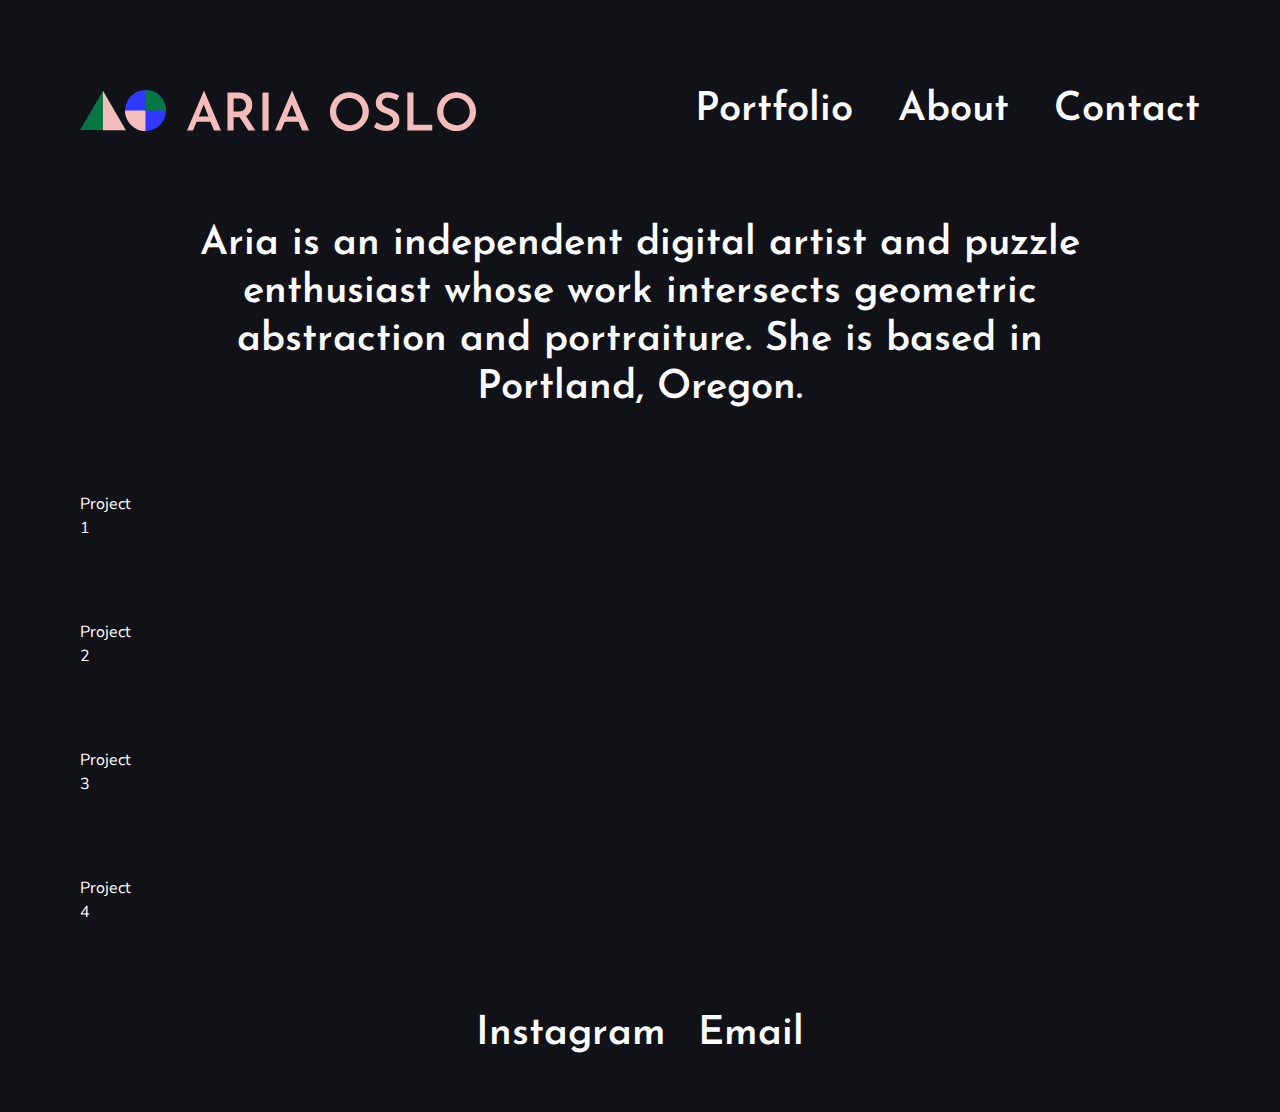
==== web/index.html @ f6a0f5c4 "Styled main section/tagline" ====
<!DOCTYPE html>
<html lang="en">
<head>
  <meta charset="UTF-8">
  <meta http-equiv="X-UA-Compatible" content="IE=edge">
  <meta name="viewport" content="width=device-width, initial-scale=1.0">
  <link rel="stylesheet" href="styles/base.css">
  <link rel="stylesheet" href="styles/style.css">
  <title>Aria Oslo - Portfolio</title>
</head>
<body>

  <header>

    <img src="../assets/aria-oslo-logo.svg" alt="Aria Oslo logo">

    <nav>
      <a href="index.html">Portfolio</a>
      <a href="about.html">About</a>
      <a href="contact.html">Contact</a>
    </nav>

  </header>

  <section>

    <h1>Aria is an independent digital artist and puzzle enthusiast whose work intersects geometric abstraction and portraiture. She is based in Portland, Oregon.</h1>

  </section>

  <section>
    Project 1
  </section>

  <section>
    Project 2
  </section>

  <section>
    Project 3
  </section>

  <section>
    Project 4
  </section>


  <footer>
    <a href="#">Instagram</a>
    <a href="#">Email</a>
  </footer>

</body>
</html>
---- web/styles/base.css ----
html, body, div, span, applet, object, iframe,
h1, h2, h3, h4, h5, h6, p, blockquote, pre,
a, abbr, acronym, address, big, cite, code,
del, dfn, em, img, ins, kbd, q, s, samp,
small, strike, strong, sub, sup, tt, var,
b, u, i, center,
dl, dt, dd, ol, ul, li,
fieldset, form, label, legend,
table, caption, tbody, tfoot, thead, tr, th, td,
article, aside, canvas, details, embed,
figure, figcaption, footer, header, hgroup,
menu, nav, output, ruby, section, summary,
time, mark, audio, video {
  margin: 0;
  padding: 0;
  border: 0;
  font-size: 100%;
  font: inherit;
  vertical-align: baseline;
}

article, aside, details, figcaption, figure,
footer, header, hgroup, menu, nav, section {
  display: block;
}
body {
  line-height: 1;
}
ol, ul {
  list-style: none;
}
blockquote, q {
  quotes: none;
}
blockquote:before, blockquote:after,
q:before, q:after {
  content: '';
  content: none;
}
table {
  border-collapse: collapse;
  border-spacing: 0;
}

img, iframe {
  vertical-align: bottom;
  max-width: 100%;
}

input, textarea, select {
  font: inherit;
}

* {
  -webkit-box-sizing: border-box;
  -moz-box-sizing: border-box;
  box-sizing: border-box;
  -webkit-font-smoothing: antialiased;
  -moz-osx-font-smoothing: grayscale;
  text-rendering: optimizeLegibility;
}
---- web/styles/style.css ----
@import url('https://fonts.googleapis.com/css2?family=Josefin+Sans:wght@400;600&family=Nunito+Sans&display=swap');

body {
	font-family: Nunito Sans;
	font-size: 16px;
	line-height: 1.5;

	background-color: #111118;
	color: #fff;
	margin: 80px auto 48px auto;
	width: 1120px;
}

header {
  display: flex;
  flex-direction: row;
  align-items: center;
  justify-content: space-between;
}

h1, nav, footer {
  font-family: Josefin Sans;
	font-size: 40px;
	font-weight: 600;
}

a {
  color: #fff;
  text-decoration: none;
  margin: 0 0 0 32px;
  transition: color 0.3s;
}

a:hover {
  color: #F4BCBB;
}

footer {
  display: flex;
  align-items: center;
  justify-content: center;
}

section {
  margin: 80px 0;
  display: grid;
  grid-template-columns: repeat(12,1fr);
  gap: 32px 32px;
  /* background-color: grey; */
}

section h1 {
  grid-column: 2 / span 10;
  text-align: center;
  line-height: 1.2;
}

footer a {
  /* overwriting 'a' margin to align the footer in the middle */
  margin: 0 16px;
}
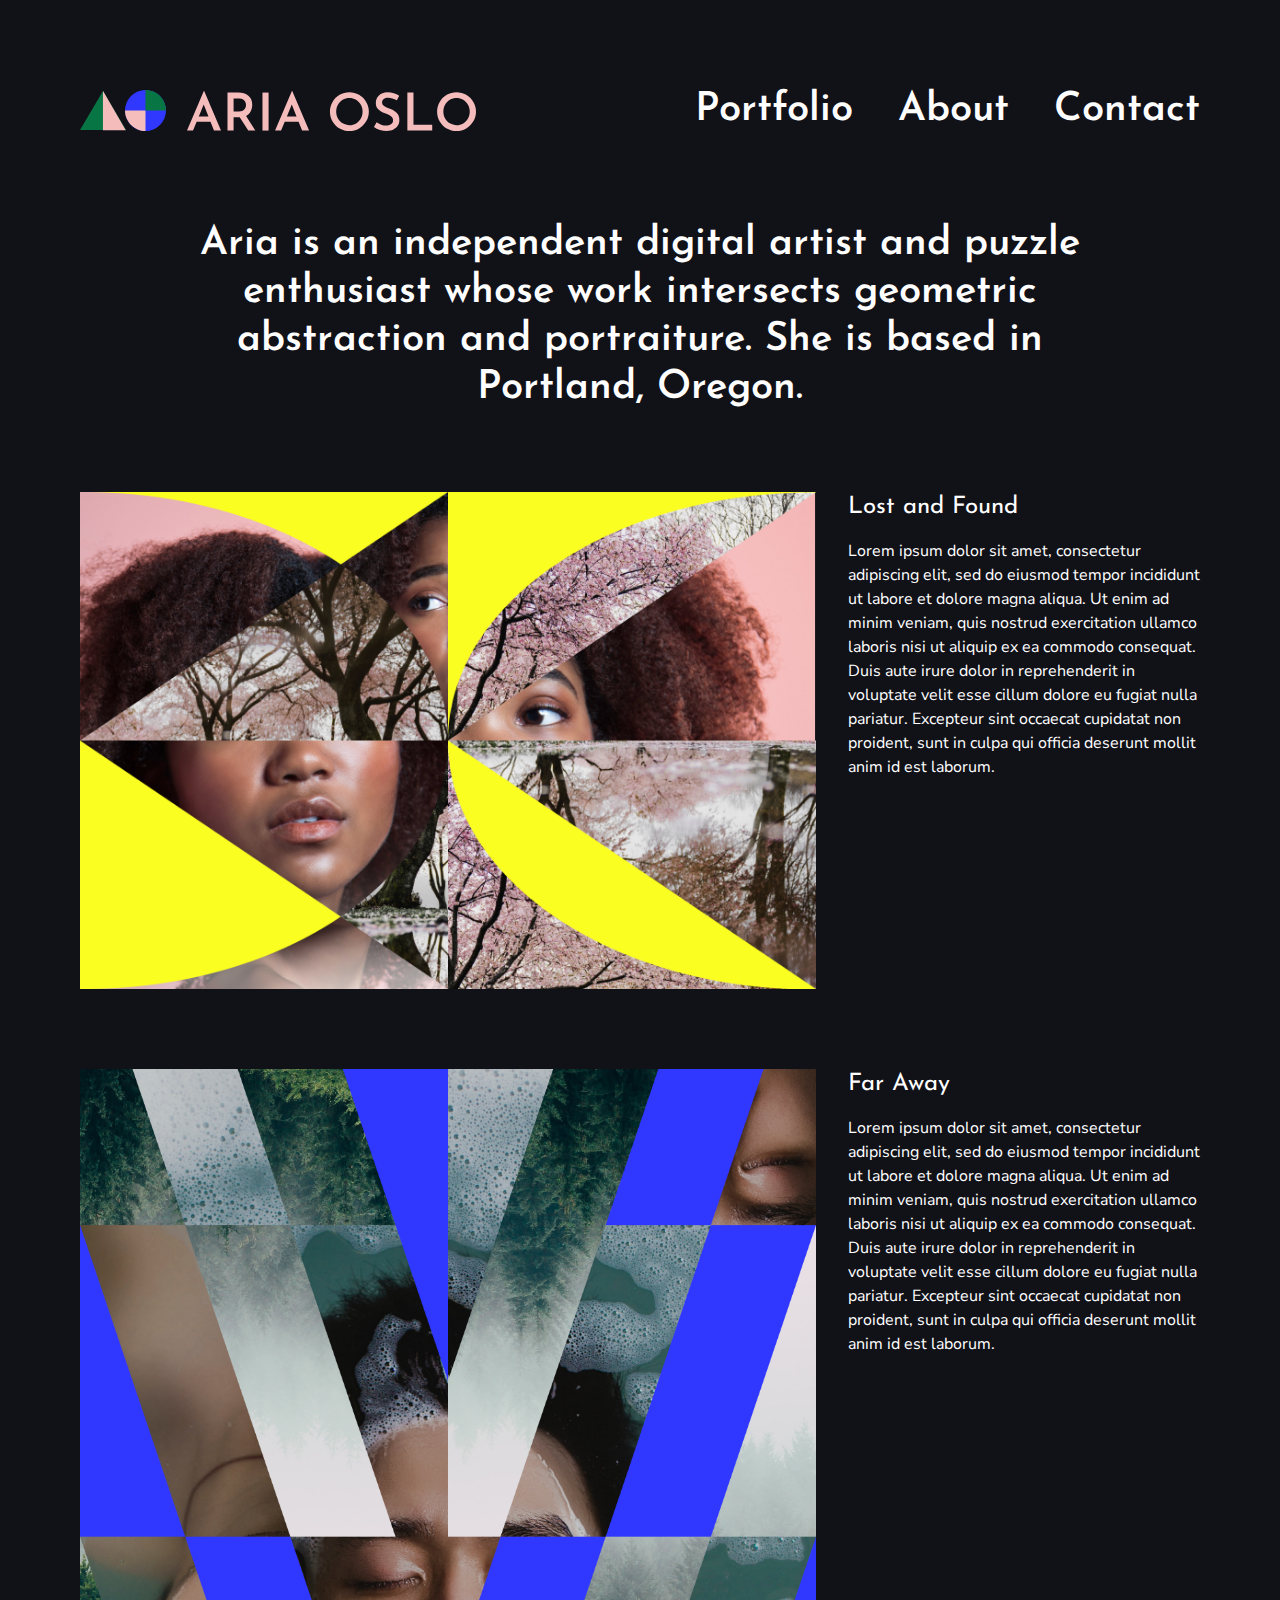
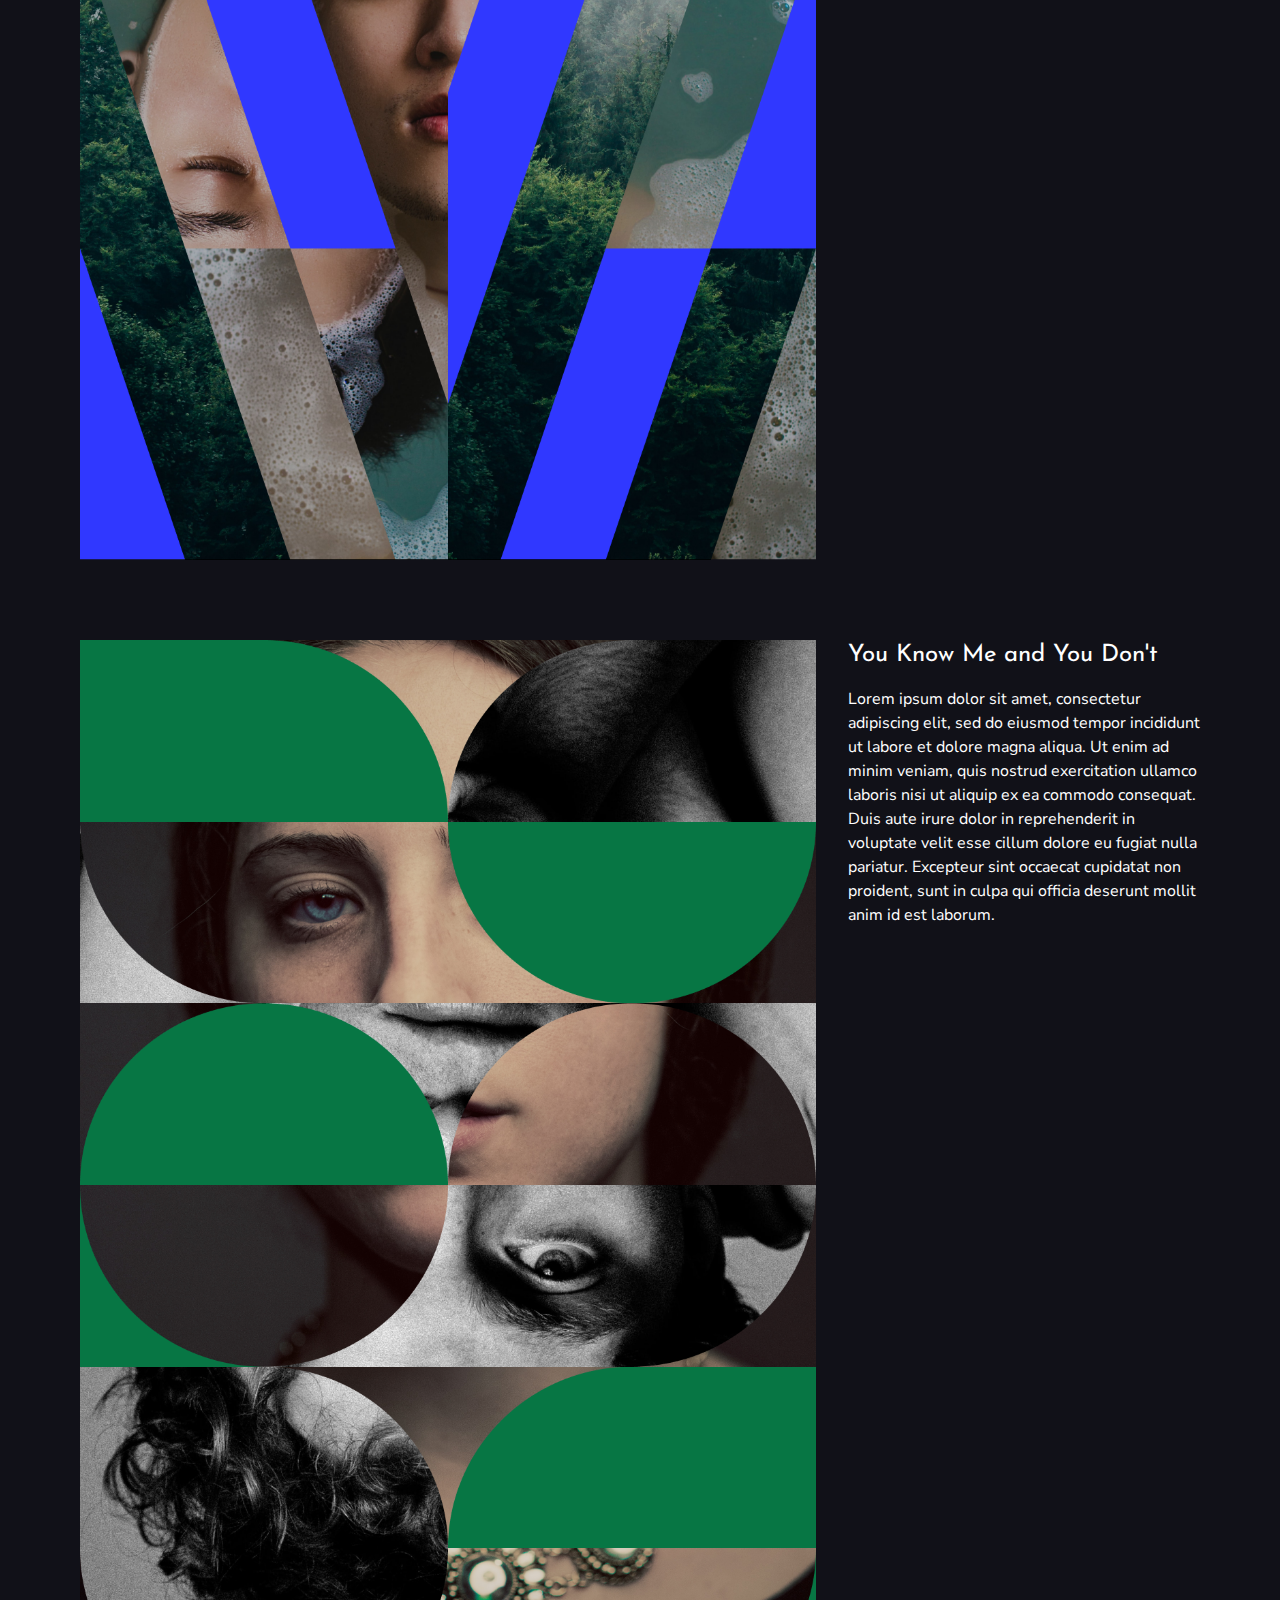
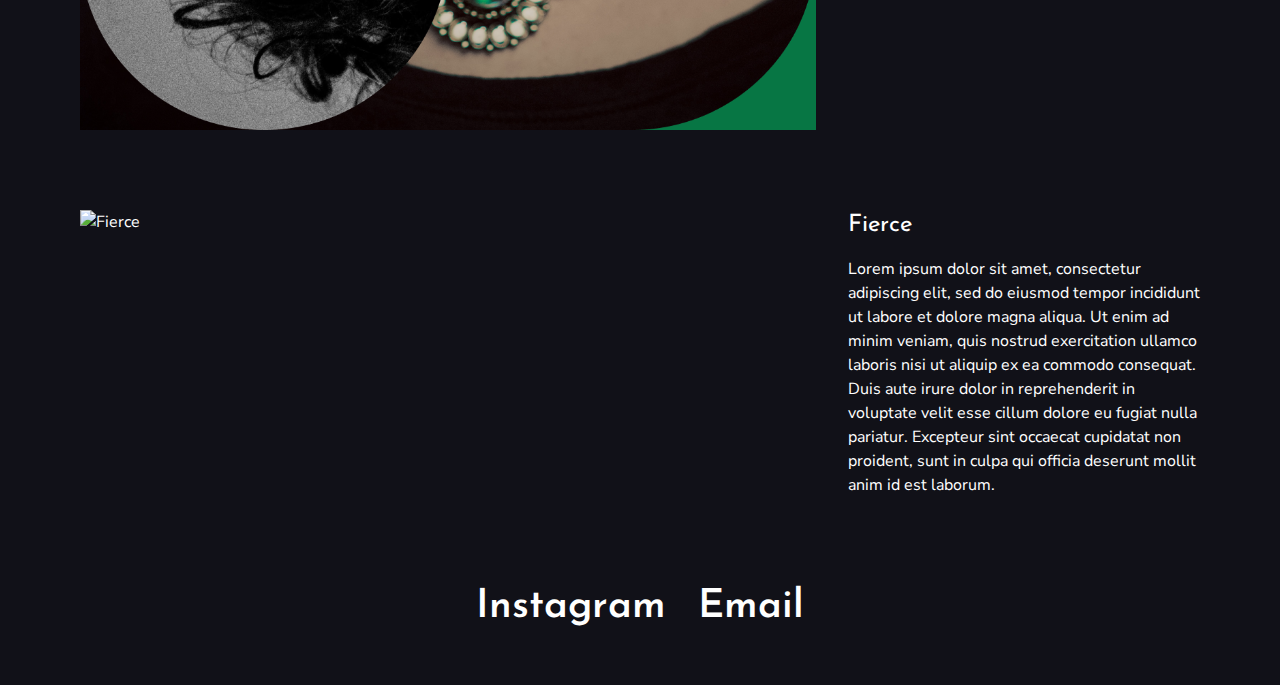
==== commit 91f9c38b: "Added and styled portfolio content - text and images" ====
--- a/web/index.html
+++ b/web/index.html
@@ -23,27 +23,40 @@
   </header>
 
   <section>
-
     <h1>Aria is an independent digital artist and puzzle enthusiast whose work intersects geometric abstraction and portraiture. She is based in Portland, Oregon.</h1>
-
   </section>
 
-  <section>
-    Project 1
+  <section class = "project">
+    <img src="../assets/lost-and-found.png" alt="Lost and Found">
+    <div>
+      <h2>Lost and Found</h2>
+      <p>Lorem ipsum dolor sit amet, consectetur adipiscing elit, sed do eiusmod tempor incididunt ut labore et dolore magna aliqua. Ut enim ad minim veniam, quis nostrud exercitation ullamco laboris nisi ut aliquip ex ea commodo consequat. Duis aute irure dolor in reprehenderit in voluptate velit esse cillum dolore eu fugiat nulla pariatur. Excepteur sint occaecat cupidatat non proident, sunt in culpa qui officia deserunt mollit anim id est laborum.</p>
+    </div>
   </section>
 
-  <section>
-    Project 2
+  <section class = "project">
+    <img src="../assets/far-away.png" alt="Far Away">
+    <div>
+      <h2>Far Away</h2>
+      <p>Lorem ipsum dolor sit amet, consectetur adipiscing elit, sed do eiusmod tempor incididunt ut labore et dolore magna aliqua. Ut enim ad minim veniam, quis nostrud exercitation ullamco laboris nisi ut aliquip ex ea commodo consequat. Duis aute irure dolor in reprehenderit in voluptate velit esse cillum dolore eu fugiat nulla pariatur. Excepteur sint occaecat cupidatat non proident, sunt in culpa qui officia deserunt mollit anim id est laborum.</p>
+    </div>
   </section>
 
-  <section>
-    Project 3
+  <section class = "project">
+    <img src="../assets/you-know-me-and-you-dont.png" alt="You Know Me and You Don't">
+    <div>
+      <h2>You Know Me and You Don't</h2>
+      <p>Lorem ipsum dolor sit amet, consectetur adipiscing elit, sed do eiusmod tempor incididunt ut labore et dolore magna aliqua. Ut enim ad minim veniam, quis nostrud exercitation ullamco laboris nisi ut aliquip ex ea commodo consequat. Duis aute irure dolor in reprehenderit in voluptate velit esse cillum dolore eu fugiat nulla pariatur. Excepteur sint occaecat cupidatat non proident, sunt in culpa qui officia deserunt mollit anim id est laborum.</p>
+    </div>
   </section>
 
-  <section>
-    Project 4
+  <section class = "project">
+    <img src="../assets/fierce.png" alt="Fierce">
+    <div>
+      <h2>Fierce</h2>
+      <p>Lorem ipsum dolor sit amet, consectetur adipiscing elit, sed do eiusmod tempor incididunt ut labore et dolore magna aliqua. Ut enim ad minim veniam, quis nostrud exercitation ullamco laboris nisi ut aliquip ex ea commodo consequat. Duis aute irure dolor in reprehenderit in voluptate velit esse cillum dolore eu fugiat nulla pariatur. Excepteur sint occaecat cupidatat non proident, sunt in culpa qui officia deserunt mollit anim id est laborum.</p>
+    </div>
   </section>
-
 
   <footer>
     <a href="#">Instagram</a>
--- a/web/styles/style.css
+++ b/web/styles/style.css
@@ -24,6 +24,14 @@
 	font-weight: 600;
 }
 
+h2 {
+  font-family: Josefin Sans;
+  font-size: 24px;
+  font-weight: 400;
+  line-height: 1.3;
+  margin: 0 0 16px 0;
+}
+
 a {
   color: #fff;
   text-decoration: none;
@@ -46,7 +54,6 @@
   display: grid;
   grid-template-columns: repeat(12,1fr);
   gap: 32px 32px;
-  /* background-color: grey; */
 }
 
 section h1 {
@@ -55,6 +62,14 @@
   line-height: 1.2;
 }
 
+section.project img {
+  grid-column: 1 / span 8;
+}
+
+section.project div {
+  grid-column: 9 / span 4;
+}
+
 footer a {
   /* overwriting 'a' margin to align the footer in the middle */
   margin: 0 16px;
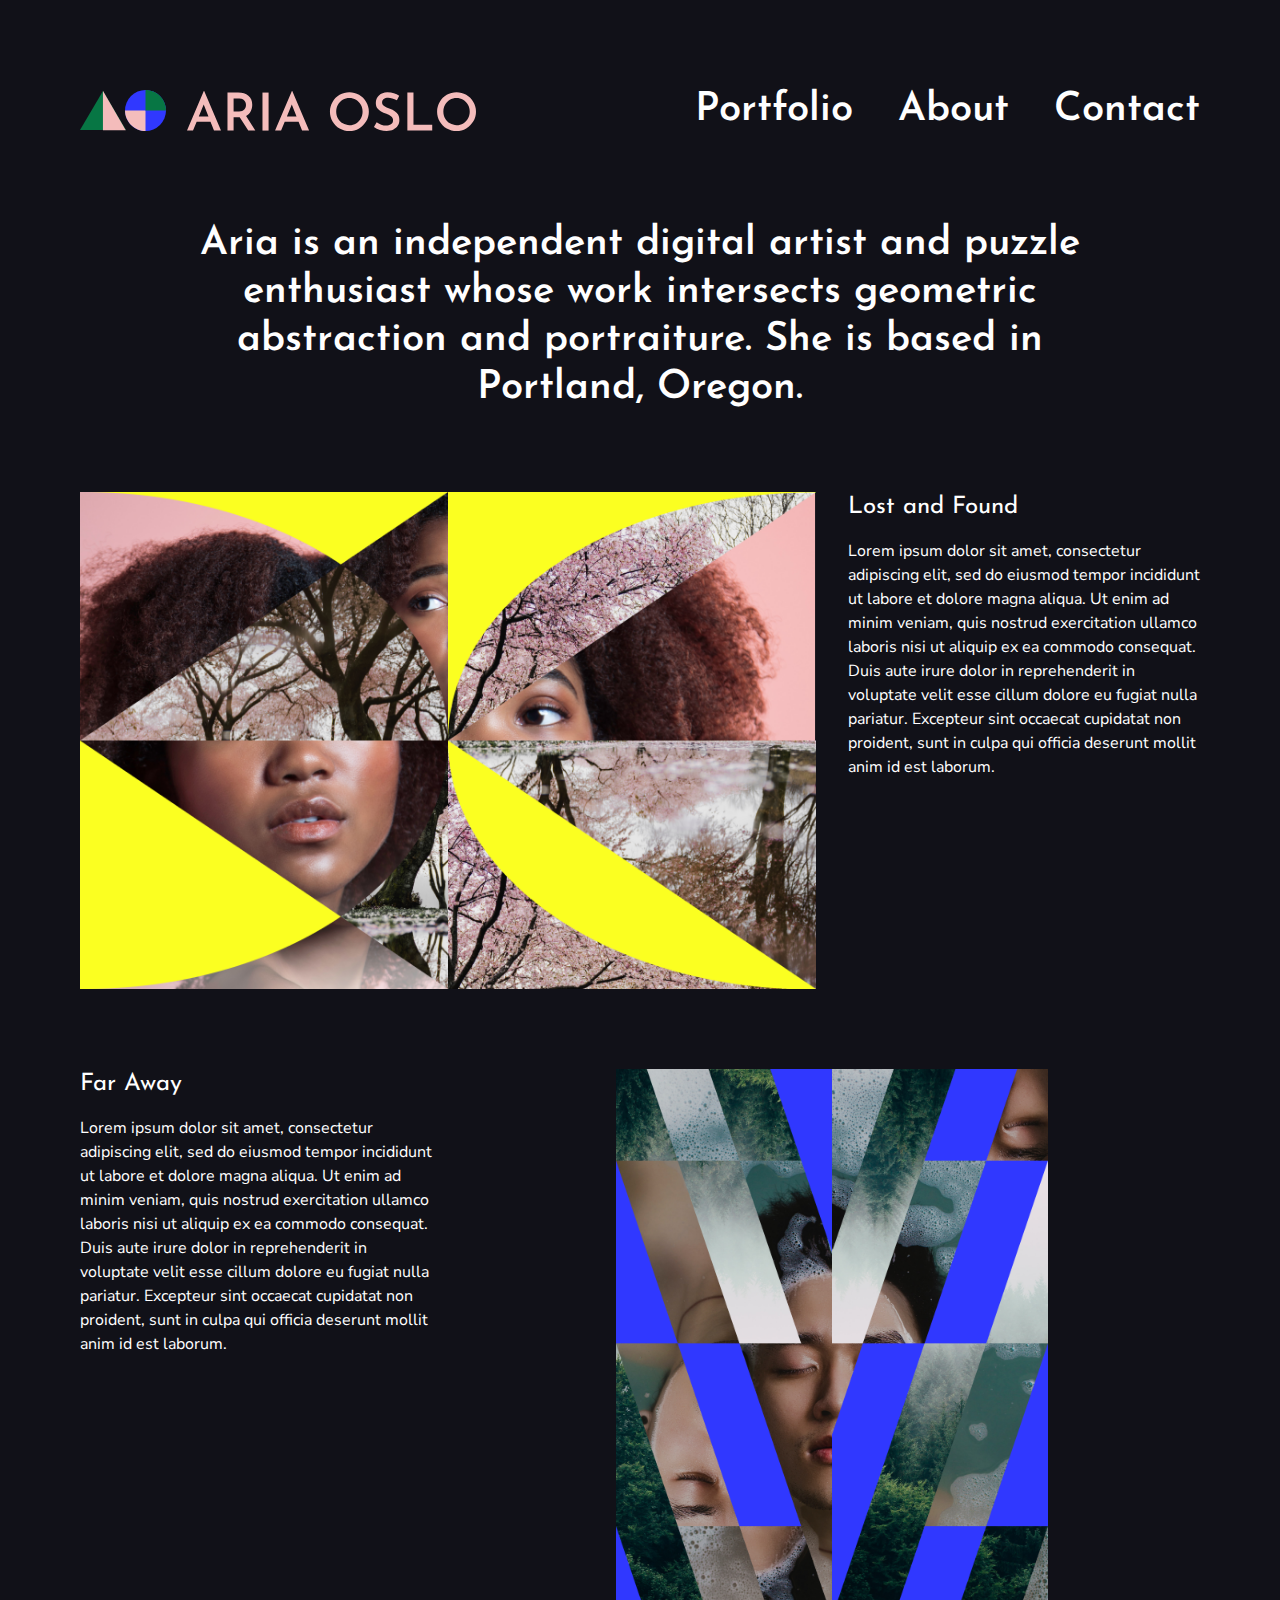
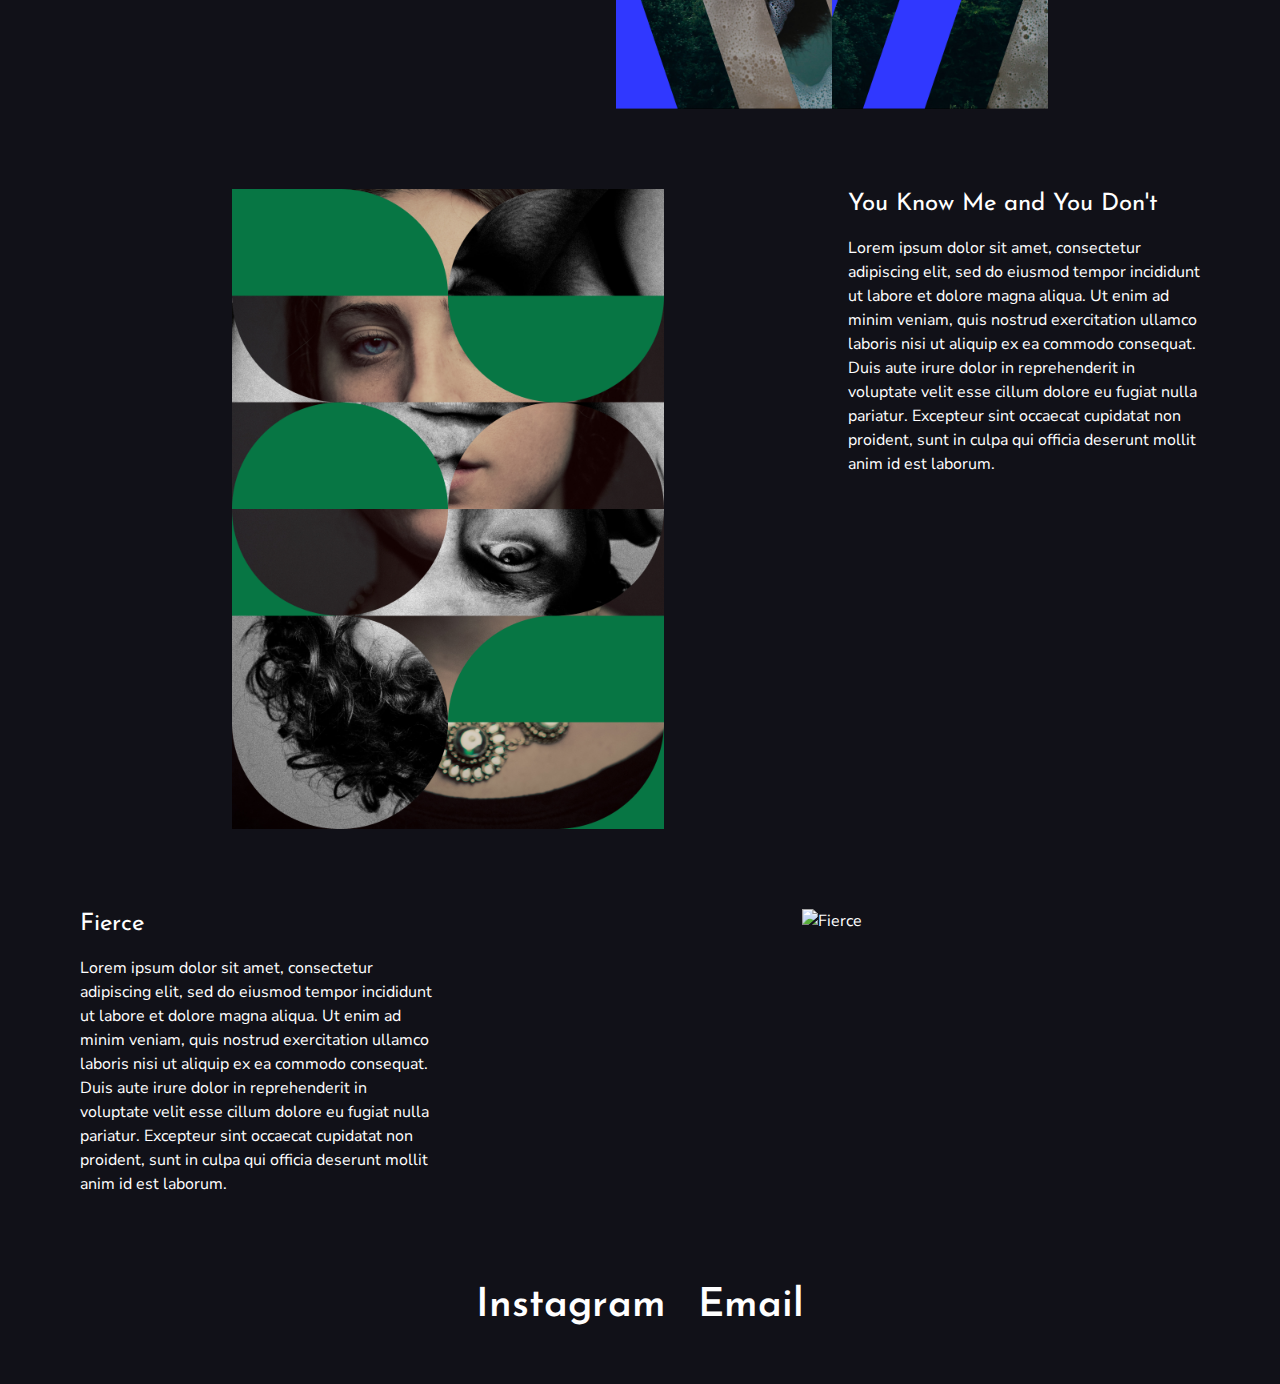
==== commit ef566848: "Styled protfolio homepage" ====
--- a/web/index.html
+++ b/web/index.html
@@ -27,32 +27,40 @@
   </section>
 
   <section class = "project">
-    <img src="../assets/lost-and-found.png" alt="Lost and Found">
-    <div>
+    <div class="art">
+      <img src="../assets/lost-and-found.png" alt="Lost and Found">
+    </div>
+    <div class="description">
       <h2>Lost and Found</h2>
       <p>Lorem ipsum dolor sit amet, consectetur adipiscing elit, sed do eiusmod tempor incididunt ut labore et dolore magna aliqua. Ut enim ad minim veniam, quis nostrud exercitation ullamco laboris nisi ut aliquip ex ea commodo consequat. Duis aute irure dolor in reprehenderit in voluptate velit esse cillum dolore eu fugiat nulla pariatur. Excepteur sint occaecat cupidatat non proident, sunt in culpa qui officia deserunt mollit anim id est laborum.</p>
     </div>
   </section>
 
-  <section class = "project">
-    <img src="../assets/far-away.png" alt="Far Away">
-    <div>
+  <section class = "project project-alt">
+    <div class="art">
+      <img src="../assets/far-away.png" alt="Far Away">
+    </div>
+    <div class="description">
       <h2>Far Away</h2>
       <p>Lorem ipsum dolor sit amet, consectetur adipiscing elit, sed do eiusmod tempor incididunt ut labore et dolore magna aliqua. Ut enim ad minim veniam, quis nostrud exercitation ullamco laboris nisi ut aliquip ex ea commodo consequat. Duis aute irure dolor in reprehenderit in voluptate velit esse cillum dolore eu fugiat nulla pariatur. Excepteur sint occaecat cupidatat non proident, sunt in culpa qui officia deserunt mollit anim id est laborum.</p>
     </div>
   </section>
 
   <section class = "project">
-    <img src="../assets/you-know-me-and-you-dont.png" alt="You Know Me and You Don't">
-    <div>
+    <div class="art">
+      <img src="../assets/you-know-me-and-you-dont.png" alt="You Know Me and You Don't">
+    </div>
+    <div class="description">
       <h2>You Know Me and You Don't</h2>
       <p>Lorem ipsum dolor sit amet, consectetur adipiscing elit, sed do eiusmod tempor incididunt ut labore et dolore magna aliqua. Ut enim ad minim veniam, quis nostrud exercitation ullamco laboris nisi ut aliquip ex ea commodo consequat. Duis aute irure dolor in reprehenderit in voluptate velit esse cillum dolore eu fugiat nulla pariatur. Excepteur sint occaecat cupidatat non proident, sunt in culpa qui officia deserunt mollit anim id est laborum.</p>
     </div>
   </section>
 
-  <section class = "project">
-    <img src="../assets/fierce.png" alt="Fierce">
-    <div>
+  <section class = "project project-alt">
+    <div class="art">
+      <img src="../assets/fierce.png" alt="Fierce">
+    </div>
+    <div class="description">
       <h2>Fierce</h2>
       <p>Lorem ipsum dolor sit amet, consectetur adipiscing elit, sed do eiusmod tempor incididunt ut labore et dolore magna aliqua. Ut enim ad minim veniam, quis nostrud exercitation ullamco laboris nisi ut aliquip ex ea commodo consequat. Duis aute irure dolor in reprehenderit in voluptate velit esse cillum dolore eu fugiat nulla pariatur. Excepteur sint occaecat cupidatat non proident, sunt in culpa qui officia deserunt mollit anim id est laborum.</p>
     </div>
--- a/web/styles/style.css
+++ b/web/styles/style.css
@@ -54,6 +54,7 @@
   display: grid;
   grid-template-columns: repeat(12,1fr);
   gap: 32px 32px;
+  grid-auto-flow: dense;
 }
 
 section h1 {
@@ -62,12 +63,25 @@
   line-height: 1.2;
 }
 
-section.project img {
+section.project div.art {
   grid-column: 1 / span 8;
+  text-align: center;
 }
 
-section.project div {
+section.project div.description {
   grid-column: 9 / span 4;
+}
+
+section.project img {
+  max-height: 640px;
+}
+
+section.project-alt div.art {
+  grid-column: 5 / span 8;
+}
+
+section.project-alt div.description {
+  grid-column: 1 / span 4;
 }
 
 footer a {
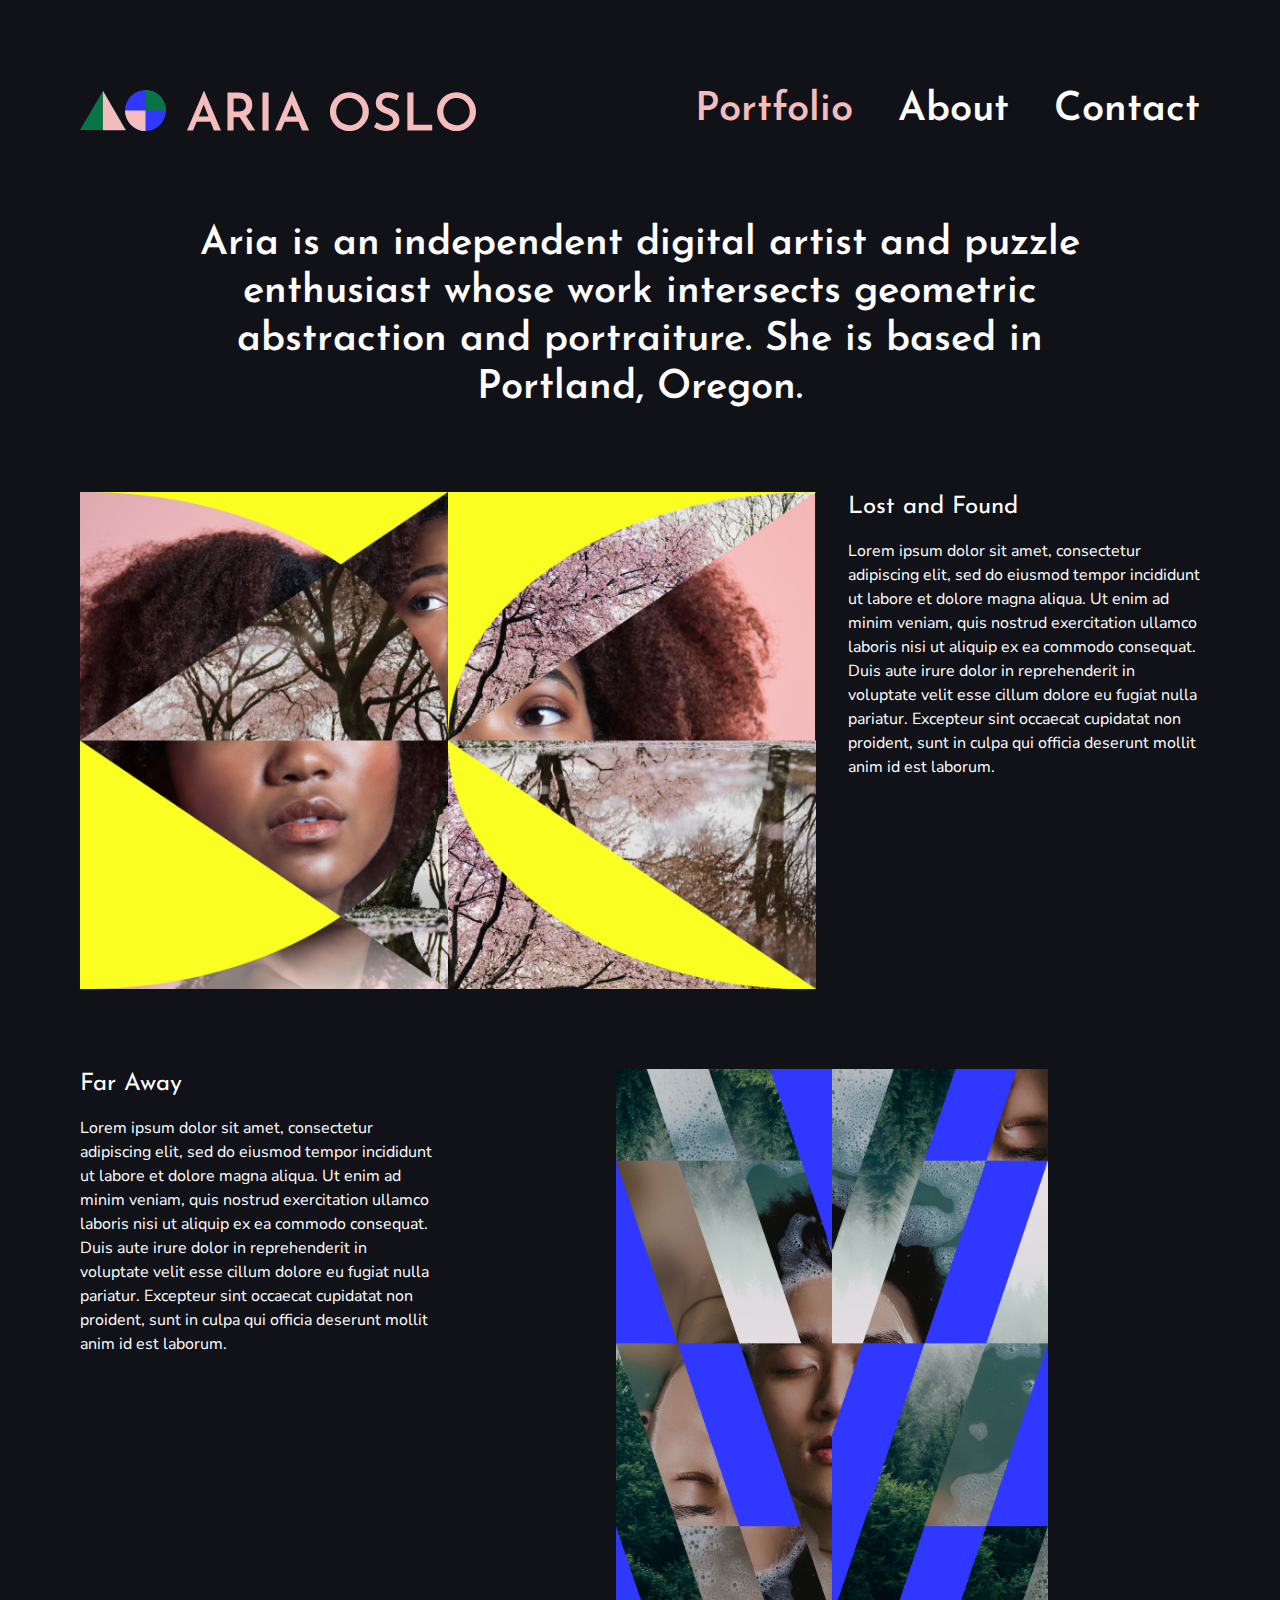
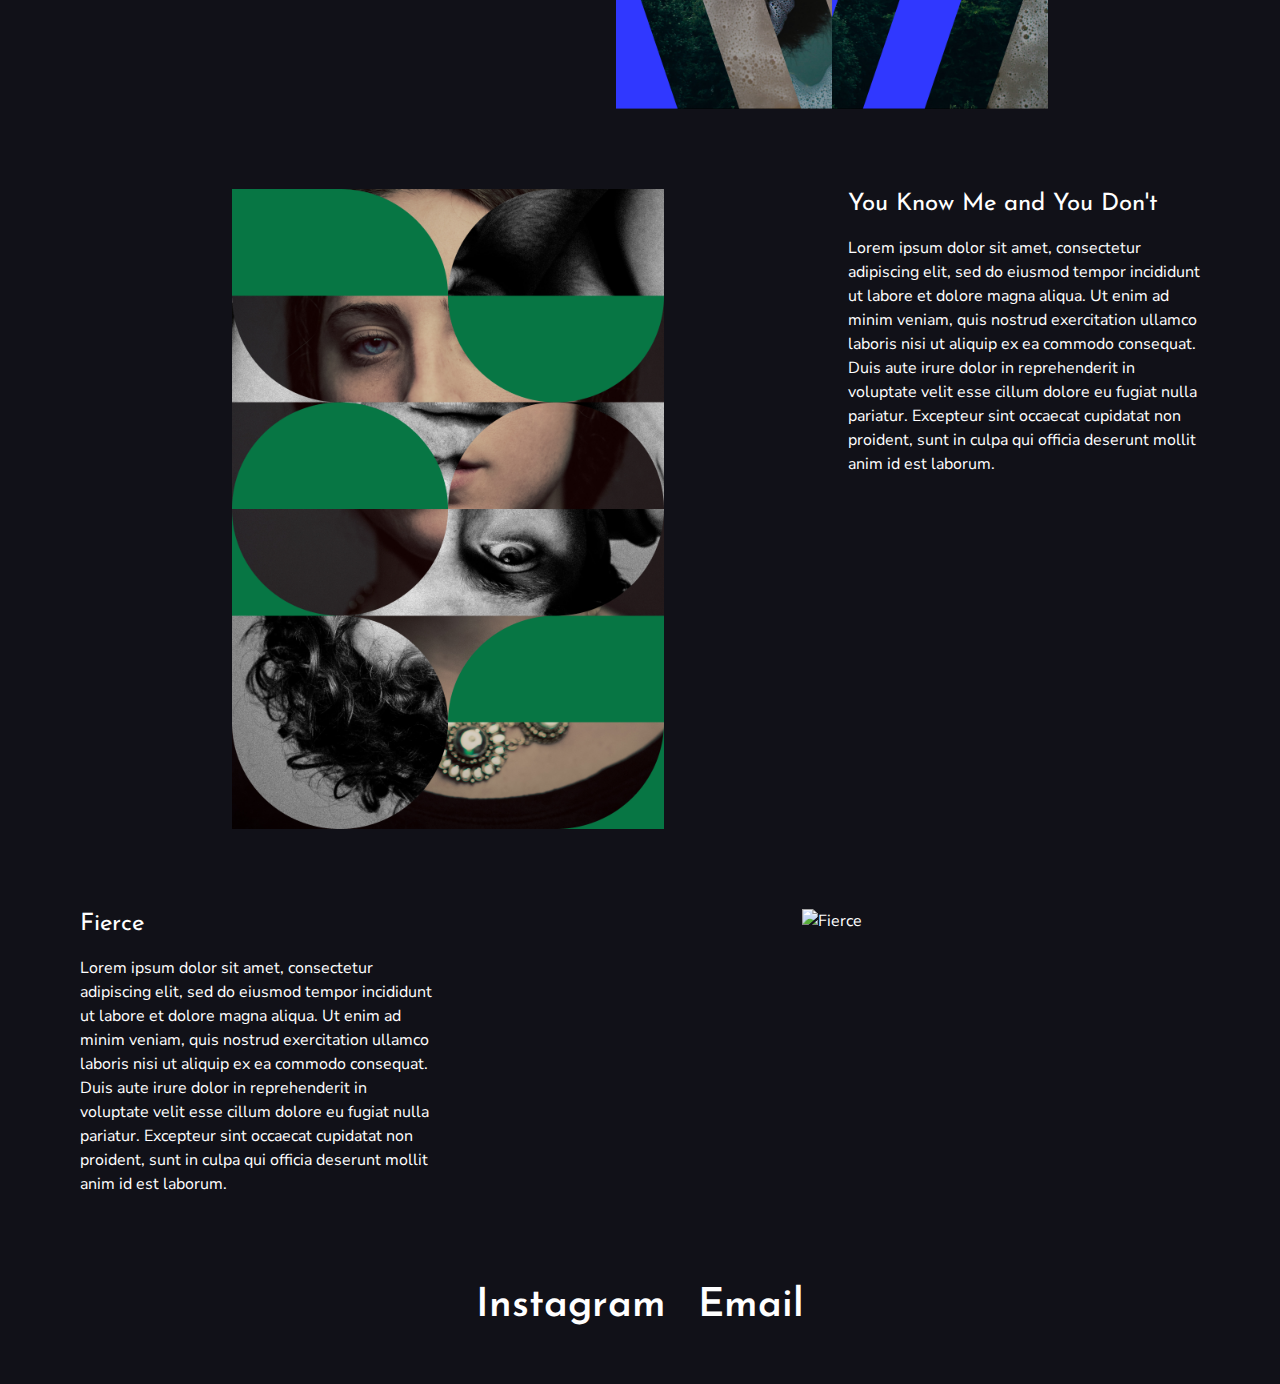
==== commit 382a4332: "Styled about page and added nav selected status" ====
--- a/web/index.html
+++ b/web/index.html
@@ -15,7 +15,7 @@
     <img src="../assets/aria-oslo-logo.svg" alt="Aria Oslo logo">
 
     <nav>
-      <a href="index.html">Portfolio</a>
+      <a href="index.html" class="selected">Portfolio</a>
       <a href="about.html">About</a>
       <a href="contact.html">Contact</a>
     </nav>
--- a/web/styles/style.css
+++ b/web/styles/style.css
@@ -39,7 +39,7 @@
   transition: color 0.3s;
 }
 
-a:hover {
+a:hover, a.selected {
   color: #F4BCBB;
 }
 
@@ -84,6 +84,28 @@
   grid-column: 1 / span 4;
 }
 
+section.about div.photo {
+  grid-column: 1 / span 6;
+}
+
+section.about div.description {
+  grid-column: 7 / span 6;
+}
+
+section.about h1 {
+  /* overwritting h1 in section */
+  margin: 0;
+  text-align: left;
+}
+
+section.about p {
+  margin: 16px 0;
+}
+
+section.contact div.form {
+  grid-column: 4 / span 6;
+}
+
 footer a {
   /* overwriting 'a' margin to align the footer in the middle */
   margin: 0 16px;
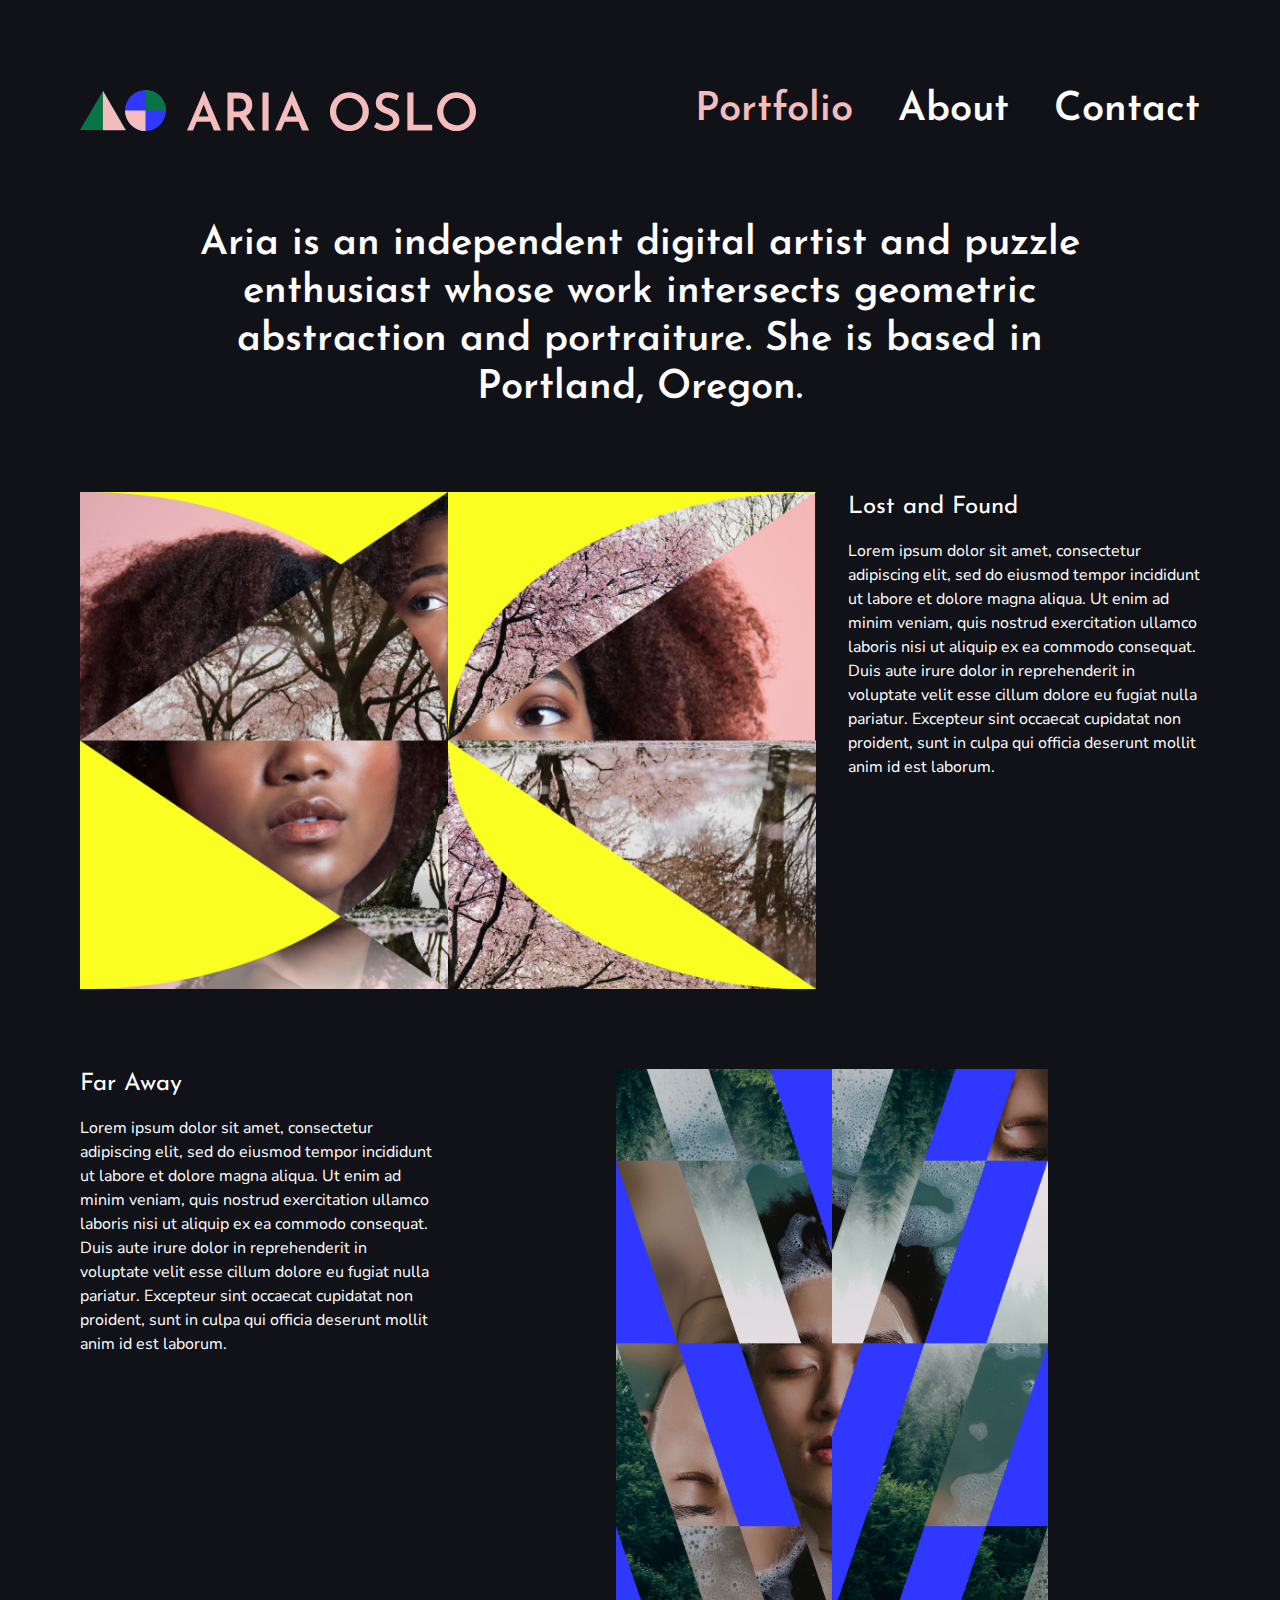
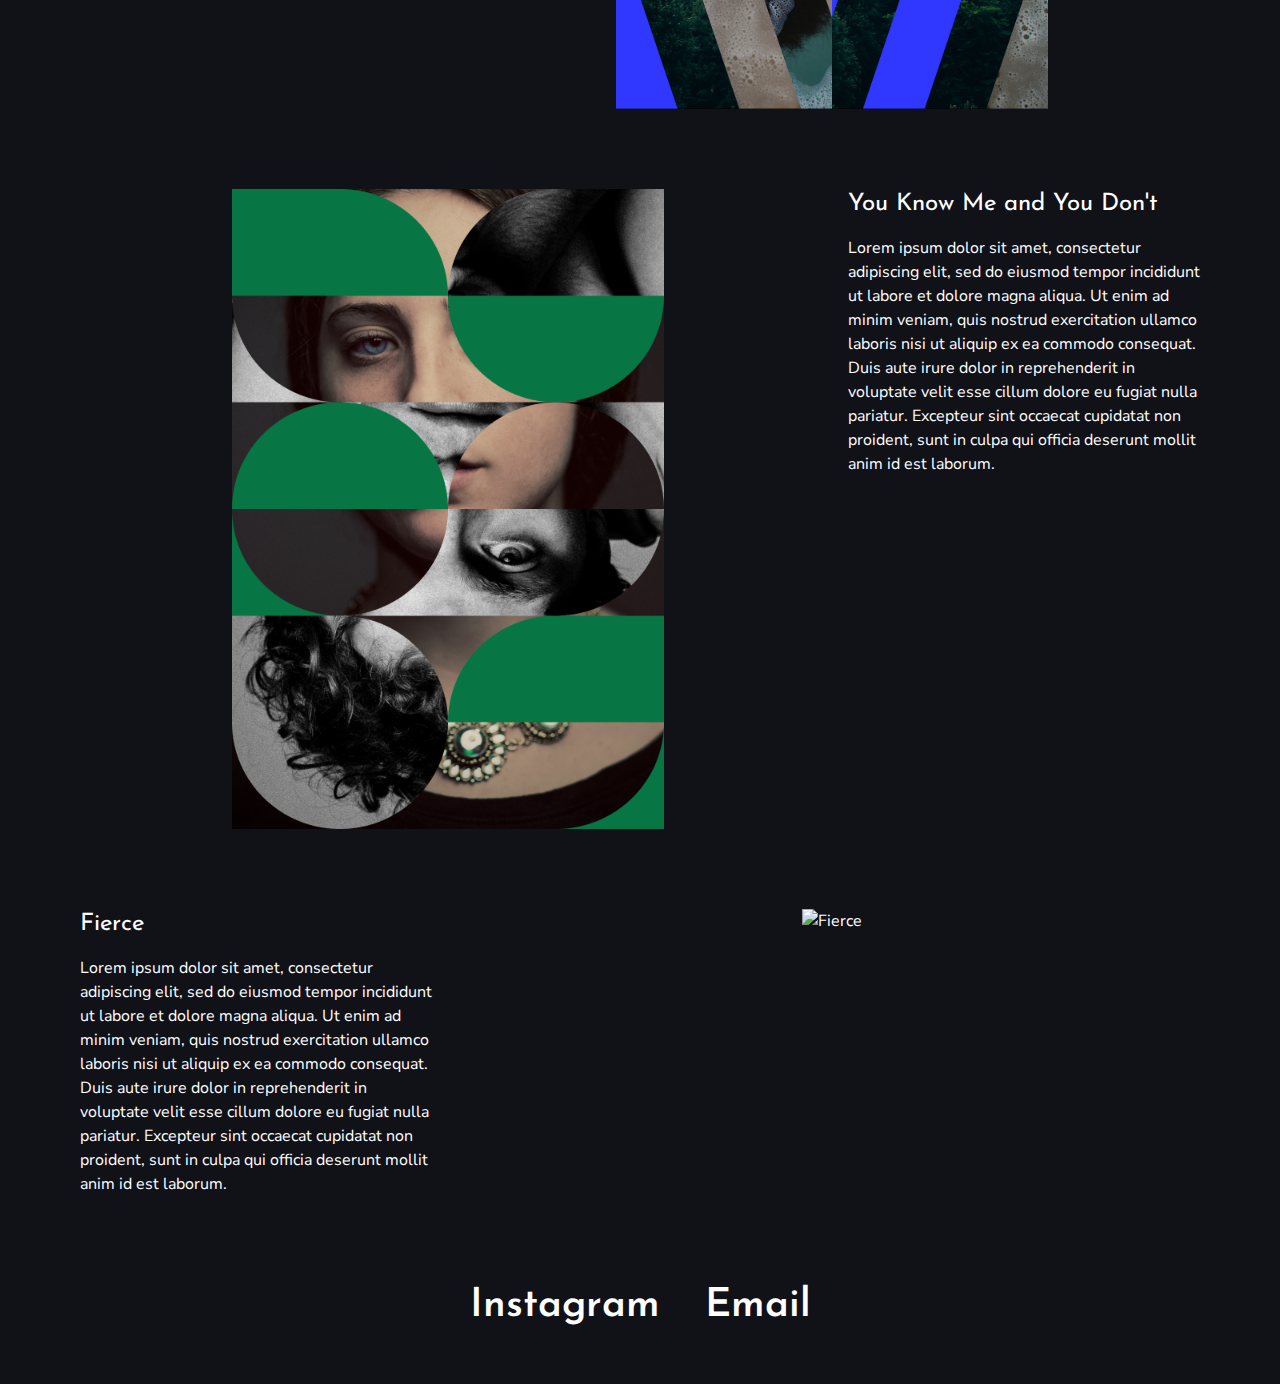
==== commit 4af14cc2: "Changed links style" ====
--- a/web/index.html
+++ b/web/index.html
@@ -67,8 +67,10 @@
   </section>
 
   <footer>
-    <a href="#">Instagram</a>
-    <a href="#">Email</a>
+    <div>
+      <a href="#">Instagram</a>
+      <a href="#">Email</a>
+    </div>
   </footer>
 
 </body>
--- a/web/styles/style.css
+++ b/web/styles/style.css
@@ -1,10 +1,13 @@
 @import url('https://fonts.googleapis.com/css2?family=Josefin+Sans:wght@400;600&family=Nunito+Sans&display=swap');
+
+/***************/
+/*** DESKTOP ***/
+/***************/
 
 body {
 	font-family: Nunito Sans;
 	font-size: 16px;
 	line-height: 1.5;
-
 	background-color: #111118;
 	color: #fff;
 	margin: 80px auto 48px auto;
@@ -36,11 +39,17 @@
   color: #fff;
   text-decoration: none;
   margin: 0 0 0 32px;
-  transition: color 0.3s;
-}
-
-a:hover, a.selected {
+  transition: color 0.3s, border-bottom 0.3s;
+  border-bottom: 2px solid transparent;
+}
+
+a:hover {
+  border-bottom: 2px solid #F4BCBB;
+}
+
+a.selected {
   color: #F4BCBB;
+  border: none;
 }
 
 footer {
@@ -106,7 +115,97 @@
   grid-column: 4 / span 6;
 }
 
+section.contact h1 {
+  text-align: left;
+}
+
 footer a {
   /* overwriting 'a' margin to align the footer in the middle */
-  margin: 0 16px;
-}
+  margin: 0 16px 0 16px;
+}
+
+input, textarea {
+  width: 100%;
+  background-color: #111118;
+  border: 2px solid #fff;
+  border-radius: 4px;
+  color: #fff;
+  padding: 8px 16px;
+}
+
+label {
+  display: block;
+  margin: 16px 0px;
+}
+
+button {
+  background-color: #F4BCBB;
+  border: none;
+  font-size: 24px;
+  font-family: Josefin Sans;
+  color: #111118;
+  padding: 8px 16px;
+}
+
+/***********************/
+/*** TABLET & MOBILE ***/
+/***********************/
+
+@media (max-width: 1248px) {
+  body {
+    width: auto;
+    margin: 80px 64px 48px 64px;
+  }
+  h1, nav, footer {
+    font-size: 24px;
+  }
+}
+
+@media (max-width: 920px) {
+  header {
+    flex-direction: column;
+  }
+  nav {
+    margin: 24px 0 0 0;
+  }
+  header img {
+    max-width: 300px;
+  }
+  header a {
+    margin: 0 16px;
+  }
+}
+
+@media (max-width: 660px) {
+  nav a {
+    margin: 8px 0 0px 0;
+  }
+  section {
+    grid-template-columns: repeat(4,1fr);
+    gap: 24px 24px;
+    margin: 56px 0;
+  }
+  section h1,
+  section.project div.art,
+  section.project div.description,
+  section.about div.photo,
+  section.about div.description,
+  section.contact div.form {
+    grid-column: 1 / span 4;
+  }
+}
+
+@media (max-width: 500px) {
+  body {
+    margin: 48px 32px 32px 32px;
+  }
+  header img {
+    width: 100%;
+  }
+  nav {
+    display: flex;
+    flex-direction: column;
+    align-items: center;
+    justify-content: center;
+  }
+}
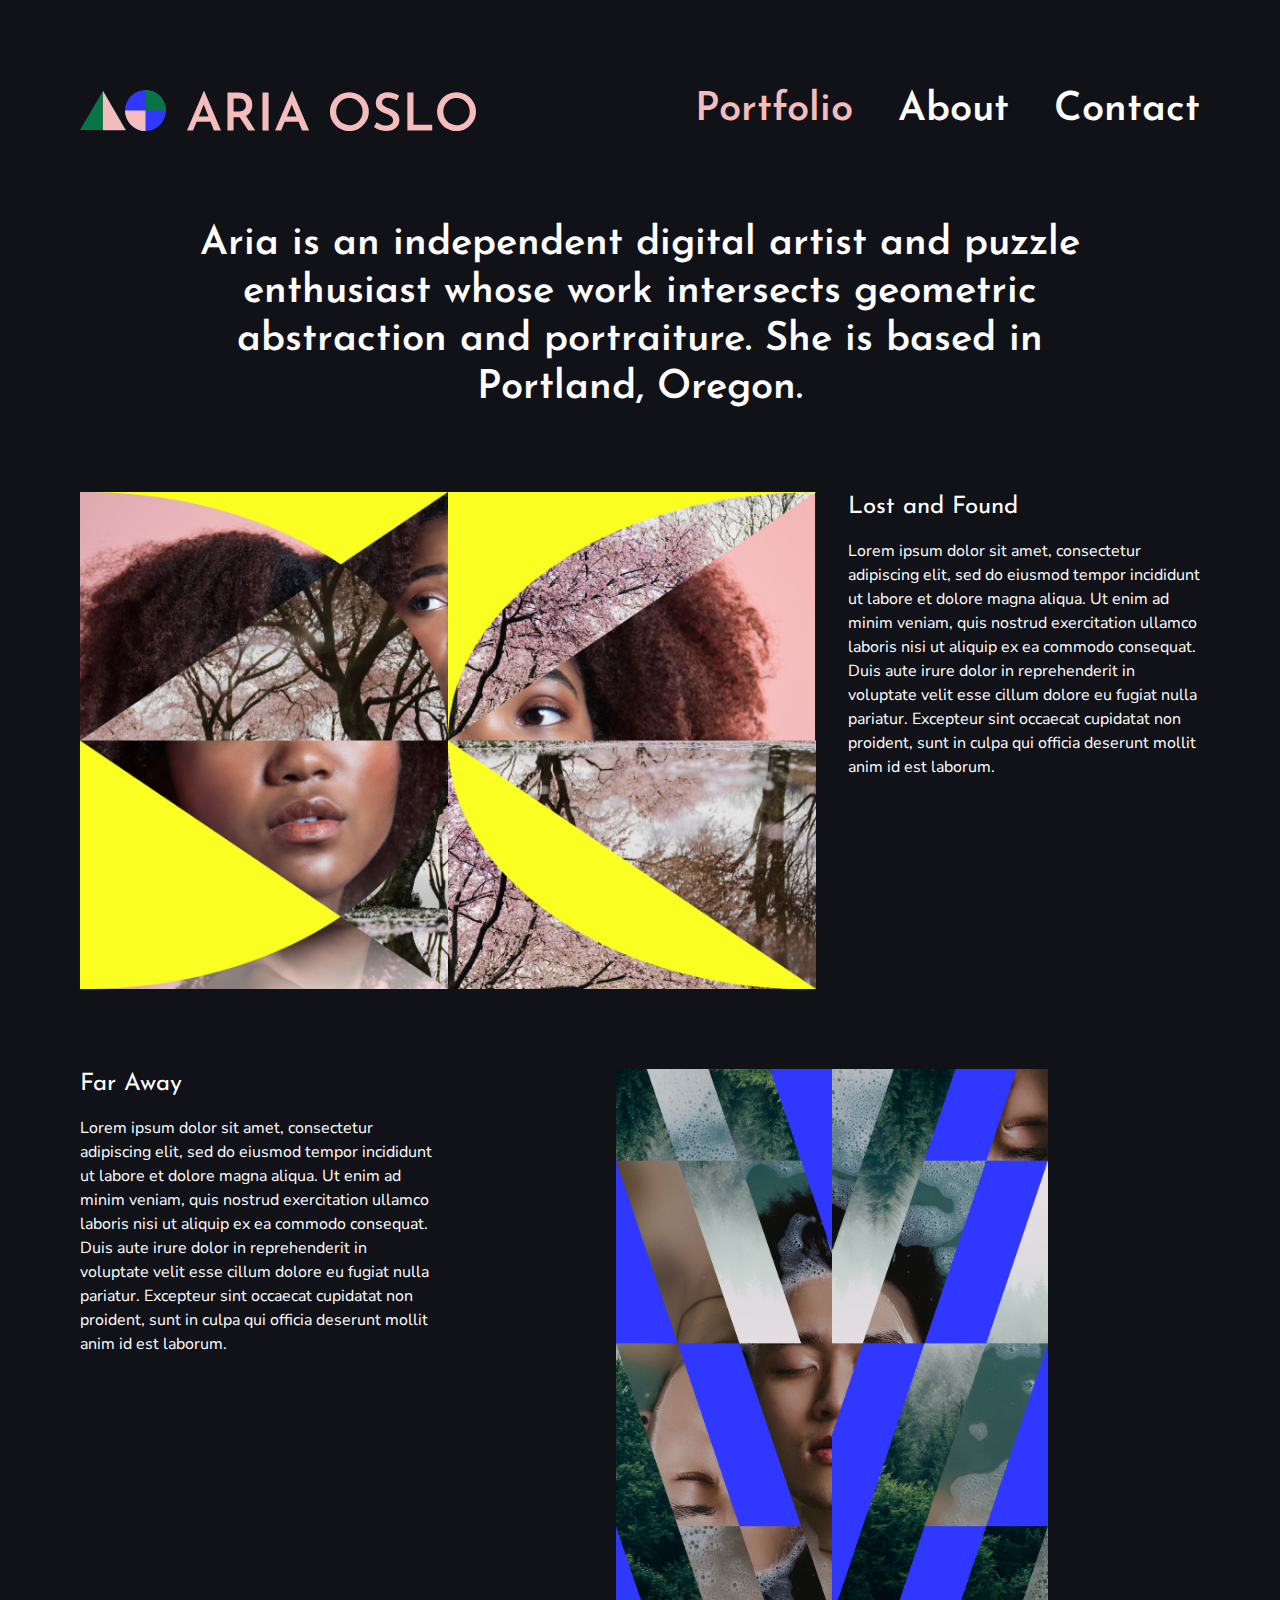
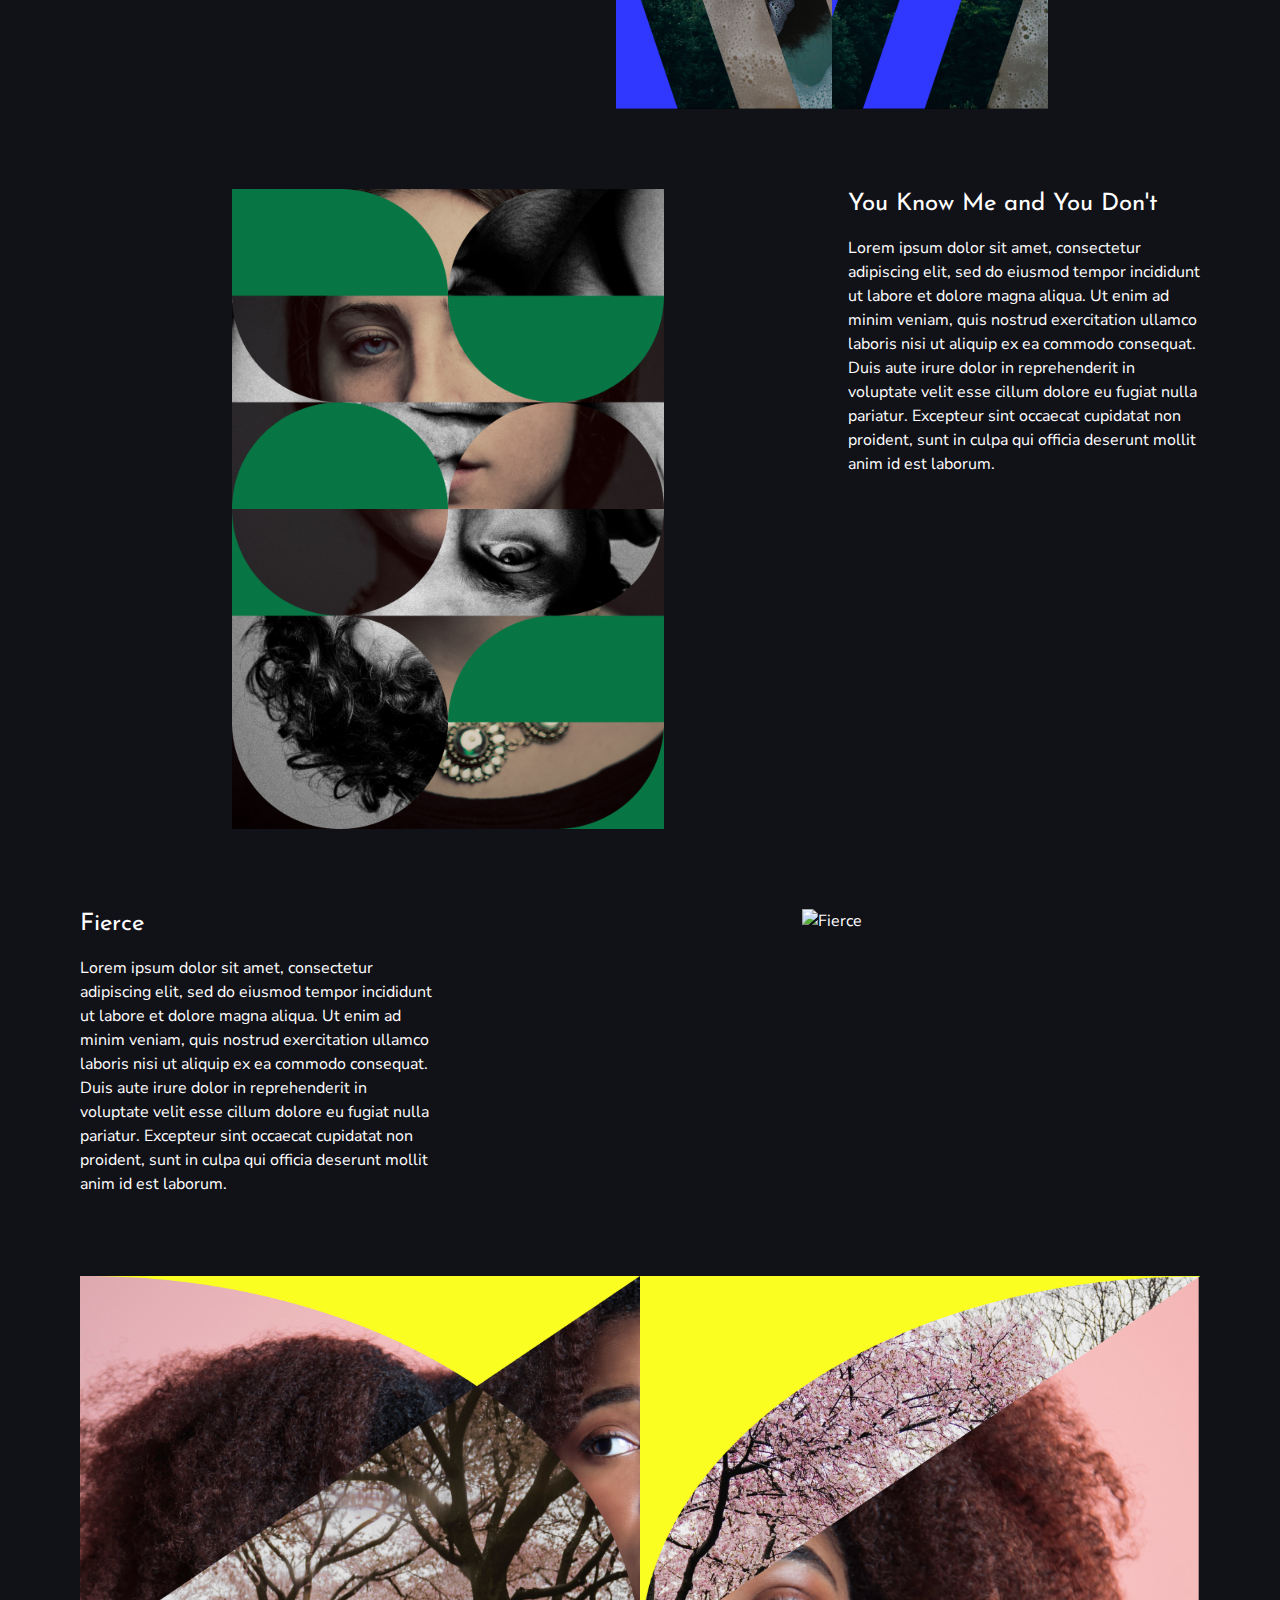
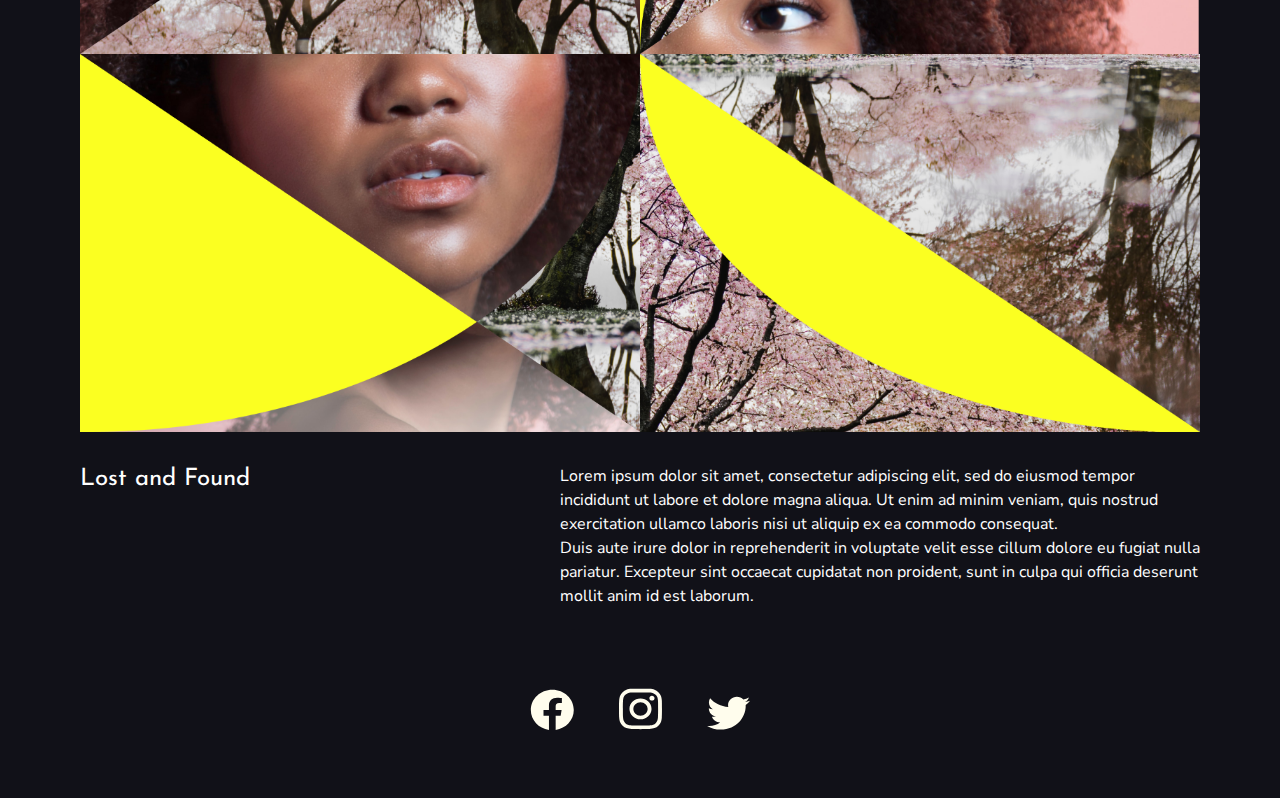
==== commit 33cd2f29: "Added footer social icons" ====
--- a/web/index.html
+++ b/web/index.html
@@ -66,10 +66,32 @@
     </div>
   </section>
 
+  <section class="new-layout">
+    <img src="../assets/lost-and-found.png" alt="Lost and Found">
+    <h2>Lost and Found</h2>
+    <div class="description">
+      <p>Lorem ipsum dolor sit amet, consectetur adipiscing elit, sed do eiusmod tempor incididunt ut labore et dolore magna aliqua. Ut enim ad minim veniam, quis nostrud exercitation ullamco laboris nisi ut aliquip ex ea commodo consequat.</p>
+      <p>Duis aute irure dolor in reprehenderit in voluptate velit esse cillum dolore eu fugiat nulla pariatur. Excepteur sint occaecat cupidatat non proident, sunt in culpa qui officia deserunt mollit anim id est laborum.</p>
+    </div>
+  </section>
+
   <footer>
     <div>
-      <a href="#">Instagram</a>
-      <a href="#">Email</a>
+      <a href="#" class="social-icon">
+          <svg width="44" height="41" viewBox="0 0 44 41" fill="none" xmlns="http://www.w3.org/2000/svg">
+          <path d="M22.31 0.746582C10.4514 0.746582 0.838623 9.78978 0.838623 20.9458C0.838623 31.0273 8.69072 39.3837 18.954 40.8986V26.7834H13.5025V20.9438H18.954V16.4959C18.954 11.434 22.1597 8.6364 27.0638 8.6364C29.4128 8.6364 31.8691 9.03029 31.8691 9.03029V14.0013H29.1616C26.4948 14.0013 25.6617 15.5587 25.6617 17.1564V20.9458H31.6157L30.6646 26.7854H25.6617V40.9006C35.9272 39.3857 43.7771 31.0293 43.7771 20.9478C43.7814 9.78978 34.1687 0.746582 22.31 0.746582Z" fill="#FFFDED"/>
+          </svg>
+      </a>
+      <a href="#" class="social-icon">
+        <svg width="43" height="42" viewBox="0 0 43 42" fill="none" xmlns="http://www.w3.org/2000/svg">
+          <path fill-rule="evenodd" clip-rule="evenodd" d="M21.4982 4.38649C27.2311 4.38649 27.9095 4.40669 30.1748 4.50365C32.2682 4.59253 33.4041 4.92177 34.162 5.1985C35.1647 5.56411 35.8797 6.00244 36.6312 6.70941C37.3827 7.41639 37.8487 8.08902 38.2373 9.03233C38.5314 9.74334 38.8814 10.8139 38.9759 12.7833C39.079 14.9123 39.1004 15.5527 39.1004 20.9459C39.1004 26.3391 39.079 26.9774 38.9759 29.1084C38.8814 31.0778 38.5314 32.1464 38.2373 32.8594C37.8487 33.8027 37.3827 34.4753 36.6312 35.1823C35.8797 35.8893 35.1647 36.3276 34.162 36.6932C33.4062 36.97 32.2682 37.2992 30.1748 37.3881C27.9117 37.485 27.2311 37.5052 21.4982 37.5052C15.7653 37.5052 15.0847 37.485 12.8216 37.3881C10.7281 37.2992 9.59229 36.97 8.83435 36.6932C7.83164 36.3276 7.11664 35.8893 6.36514 35.1823C5.61364 34.4753 5.14772 33.8027 4.75909 32.8594C4.46493 32.1484 4.11494 31.0778 4.02047 29.1084C3.91741 26.9794 3.89593 26.3391 3.89593 20.9459C3.89593 15.5527 3.91741 14.9144 4.02047 12.7833C4.11494 10.8139 4.46493 9.74536 4.75909 9.03233C5.14772 8.08902 5.61364 7.41639 6.36514 6.70941C7.11664 6.00244 7.83164 5.56411 8.83435 5.1985C9.59015 4.92177 10.7281 4.59253 12.8216 4.50365C15.0868 4.40669 15.7653 4.38649 21.4982 4.38649ZM21.4982 0.746582C15.6666 0.746582 14.9365 0.770821 12.6455 0.867778C10.361 0.966754 8.8 1.30812 7.43442 1.80704C6.0216 2.32415 4.82565 3.01294 3.63184 4.13602C2.43803 5.2591 1.7037 6.38622 1.15618 7.71332C0.625836 8.99799 0.26297 10.4665 0.15776 12.6157C0.0525505 14.7709 0.0289307 15.4577 0.0289307 20.9438C0.0289307 26.43 0.0546977 27.1167 0.15776 29.272C0.26297 31.4212 0.625836 32.8897 1.15618 34.1744C1.70585 35.5035 2.43803 36.6286 3.63184 37.7517C4.82565 38.8748 6.02375 39.5656 7.43442 40.0807C8.8 40.5796 10.361 40.9209 12.6455 41.0199C14.9365 41.1189 15.6666 41.1411 21.4982 41.1411C27.3298 41.1411 28.0598 41.1189 30.3508 41.0199C32.6354 40.9209 34.1964 40.5796 35.562 40.0807C36.9748 39.5635 38.1707 38.8748 39.3645 37.7517C40.5583 36.6286 41.2927 35.5015 41.8402 34.1744C42.3705 32.8897 42.7334 31.4212 42.8386 29.272C42.9438 27.1167 42.9674 26.43 42.9674 20.9438C42.9674 15.4577 42.9417 14.7709 42.8386 12.6157C42.7334 10.4665 42.3705 8.99799 41.8402 7.71332C41.2905 6.3842 40.5583 5.2591 39.3645 4.13602C38.1707 3.01294 36.9726 2.32213 35.562 1.80704C34.1964 1.30812 32.6354 0.966754 30.3508 0.867778C28.0598 0.770821 27.3298 0.746582 21.4982 0.746582ZM21.4982 10.5736C15.4089 10.5736 10.4726 15.2174 10.4726 20.9459C10.4726 26.6744 15.4089 31.3182 21.4982 31.3182C27.5874 31.3182 32.5237 26.6744 32.5237 20.9459C32.5237 15.2174 27.5874 10.5736 21.4982 10.5736ZM21.4982 27.6783C17.5453 27.6783 14.3418 24.6646 14.3418 20.9459C14.3418 17.2272 17.5453 14.2135 21.4982 14.2135C25.451 14.2135 28.6546 17.2272 28.6546 20.9459C28.6546 24.6646 25.451 27.6783 21.4982 27.6783ZM35.5362 10.1634C35.5362 11.5021 34.3827 12.5873 32.9597 12.5873C31.5367 12.5873 30.3831 11.5021 30.3831 10.1634C30.3831 8.82471 31.5367 7.7395 32.9597 7.7395C34.3827 7.7395 35.5362 8.82471 35.5362 10.1634Z" fill="#FFFDED"/>
+          </svg>
+      </a>
+      <a href="#" class="social-icon">
+        <svg width="44" height="34" viewBox="0 0 44 34" fill="none" xmlns="http://www.w3.org/2000/svg">
+          <path d="M13.6394 33.6097C29.8422 33.6097 38.7047 20.9804 38.7047 10.0295C38.7047 9.67003 38.6961 9.31254 38.679 8.95909C40.3986 7.78967 41.895 6.32941 43.0737 4.66719C41.4957 5.32763 39.7975 5.77197 38.0156 5.97192C39.834 4.94591 41.2316 3.32205 41.8886 1.38717C40.1861 2.33643 38.3011 3.02718 36.2959 3.3988C34.6878 1.78707 32.3992 0.78125 29.8658 0.78125C25.0009 0.78125 21.0549 4.49349 21.0549 9.06815C21.0549 9.7185 21.1322 10.3507 21.2824 10.9586C13.9614 10.6132 7.46914 7.31504 3.12377 2.30008C2.3659 3.52403 1.93008 4.94793 1.93008 6.46474C1.93008 9.34081 3.48445 11.8776 5.85036 13.3641C4.40548 13.3217 3.04862 12.948 1.86137 12.328C1.85923 12.3623 1.85923 12.3966 1.85923 12.433C1.85923 16.4462 4.89713 19.7989 8.9269 20.5583C8.18622 20.7482 7.40903 20.8492 6.60393 20.8492C6.03715 20.8492 5.48538 20.7967 4.94865 20.6997C6.06934 23.9918 9.32194 26.3892 13.1778 26.4559C10.1614 28.6796 6.36347 30.0025 2.23709 30.0025C1.52646 30.0025 0.824416 29.9642 0.135254 29.8874C4.03407 32.2384 8.66282 33.6097 13.6394 33.6097Z" fill="#FFFDED"/>
+          </svg>
+      </a>
     </div>
   </footer>
 
--- a/web/styles/style.css
+++ b/web/styles/style.css
@@ -119,9 +119,29 @@
   text-align: left;
 }
 
+section.new-layout img {
+  grid-column: 1 / span 12;
+}
+
+section.new-layout h2 {
+  grid-column: 1 / span 4;
+}
+
+section.new-layout div {
+  grid-column: 6 / span 7;
+}
+
 footer a {
   /* overwriting 'a' margin to align the footer in the middle */
   margin: 0 16px 0 16px;
+}
+
+a.social-icon {
+  border: none;
+}
+
+svg:hover path {
+  fill: #F4BCBB;
 }
 
 input, textarea {
@@ -193,6 +213,19 @@
   section.contact div.form {
     grid-column: 1 / span 4;
   }
+  section.new-layout h2 {
+    grid-column: 1 / span 6;
+    margin: 0;
+  }
+  section.new-layout div {
+    grid-column: 1 / span 12;
+    margin: 0;
+  }
+  footer svg {
+    fill: #F4BCBB;
+    width: 30px;
+    height: auto;
+  }
 }
 
 @media (max-width: 500px) {
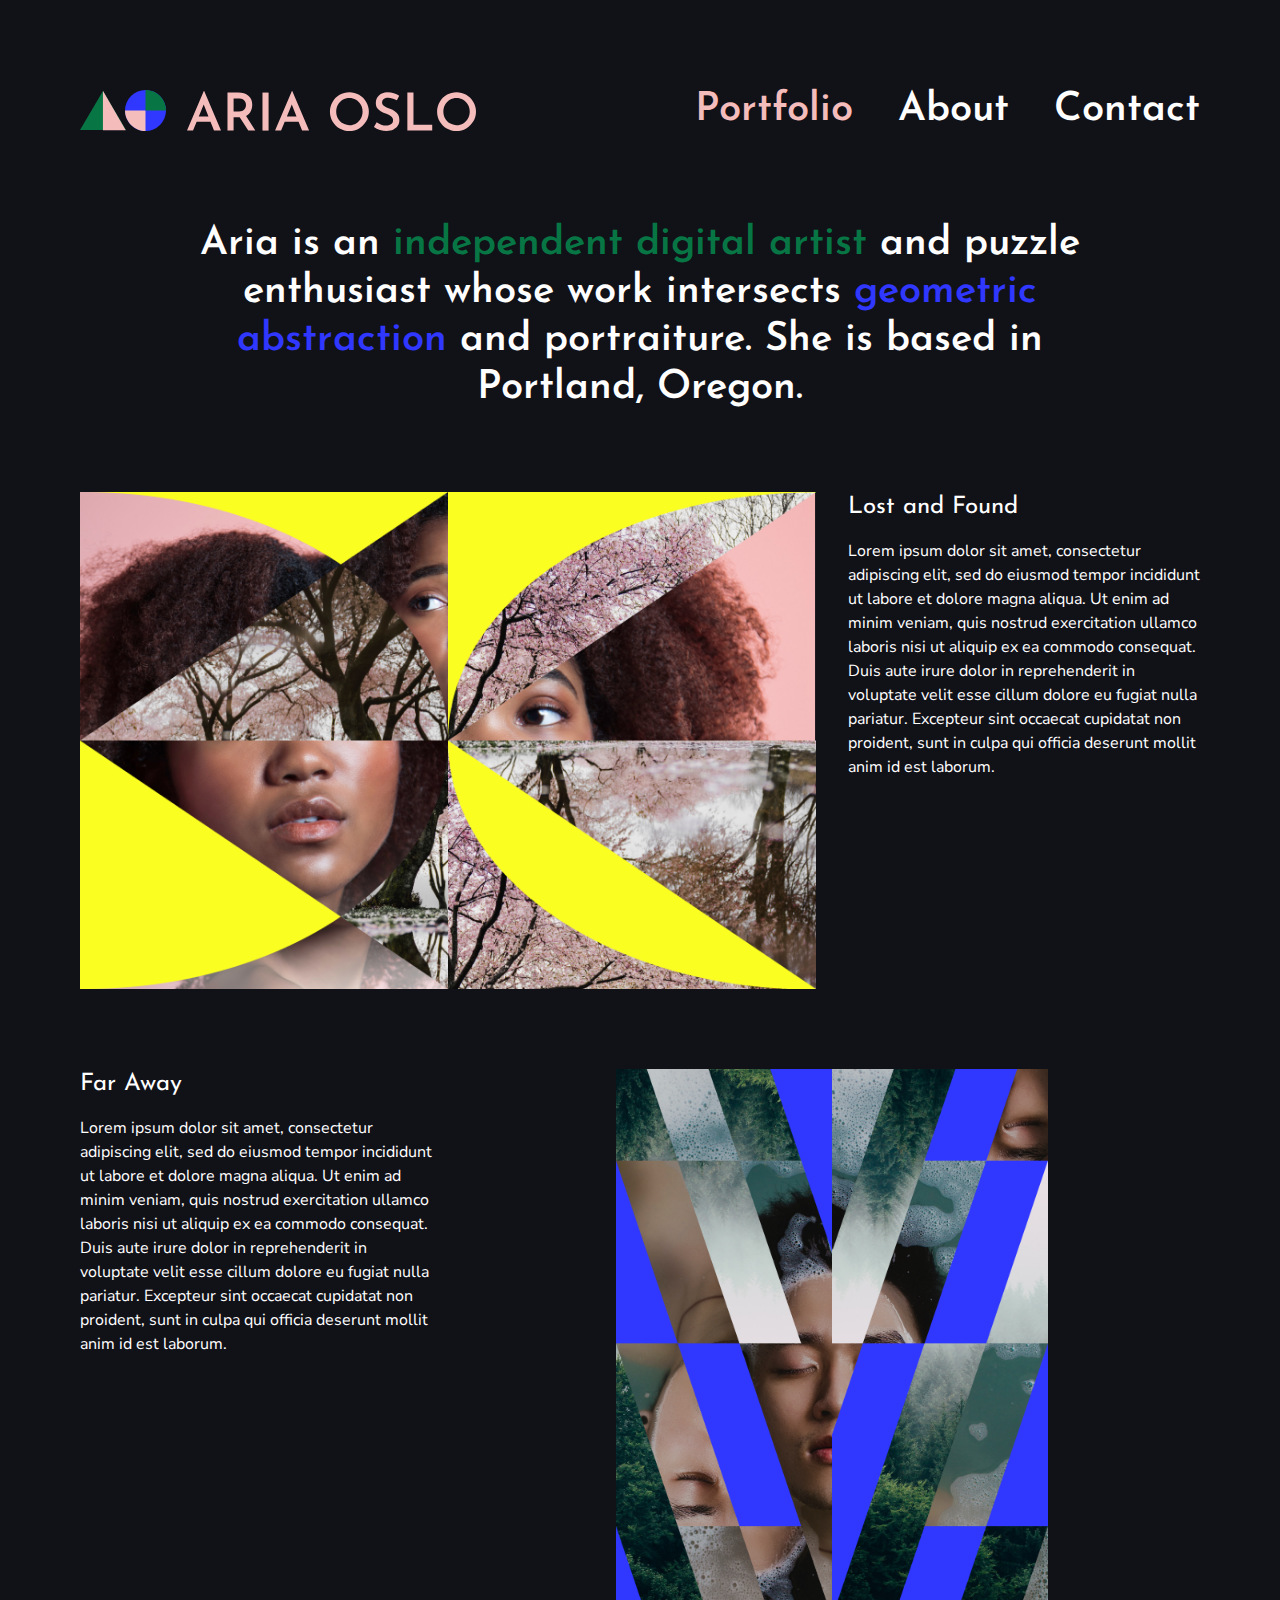
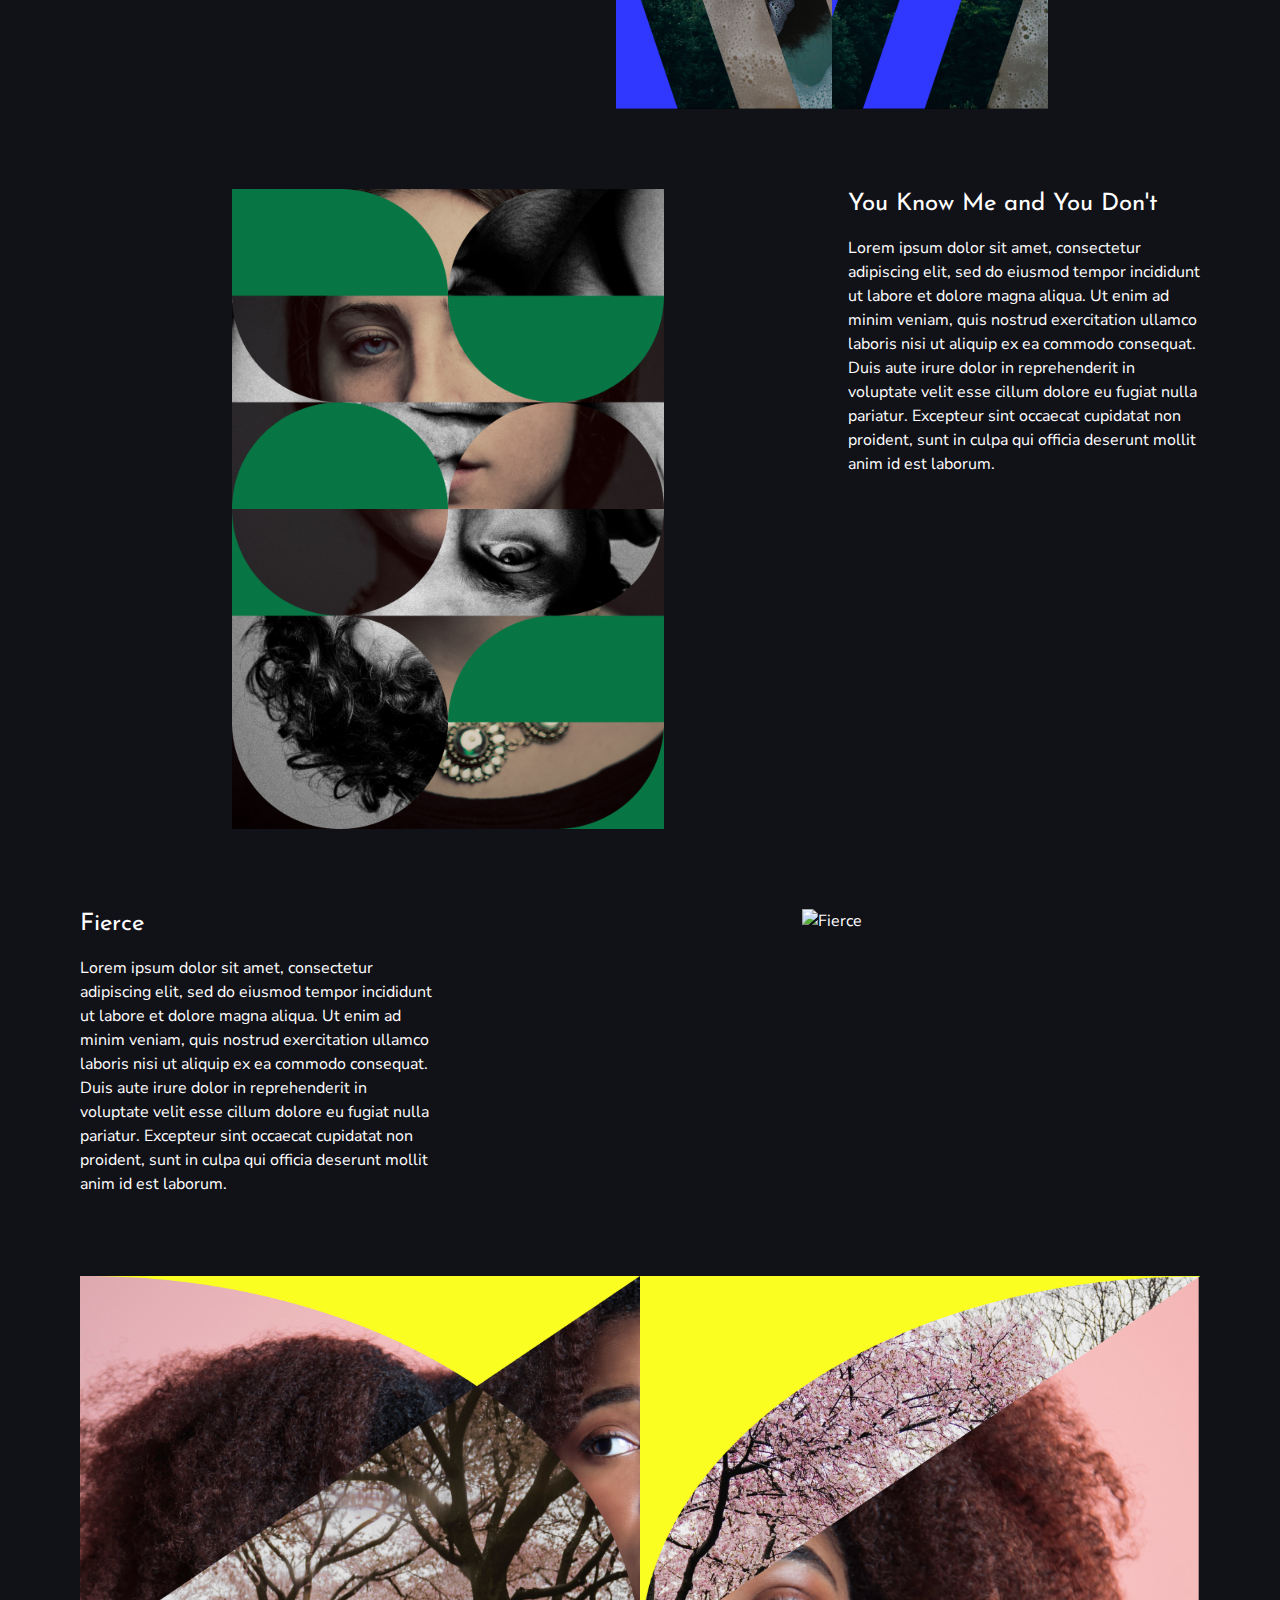
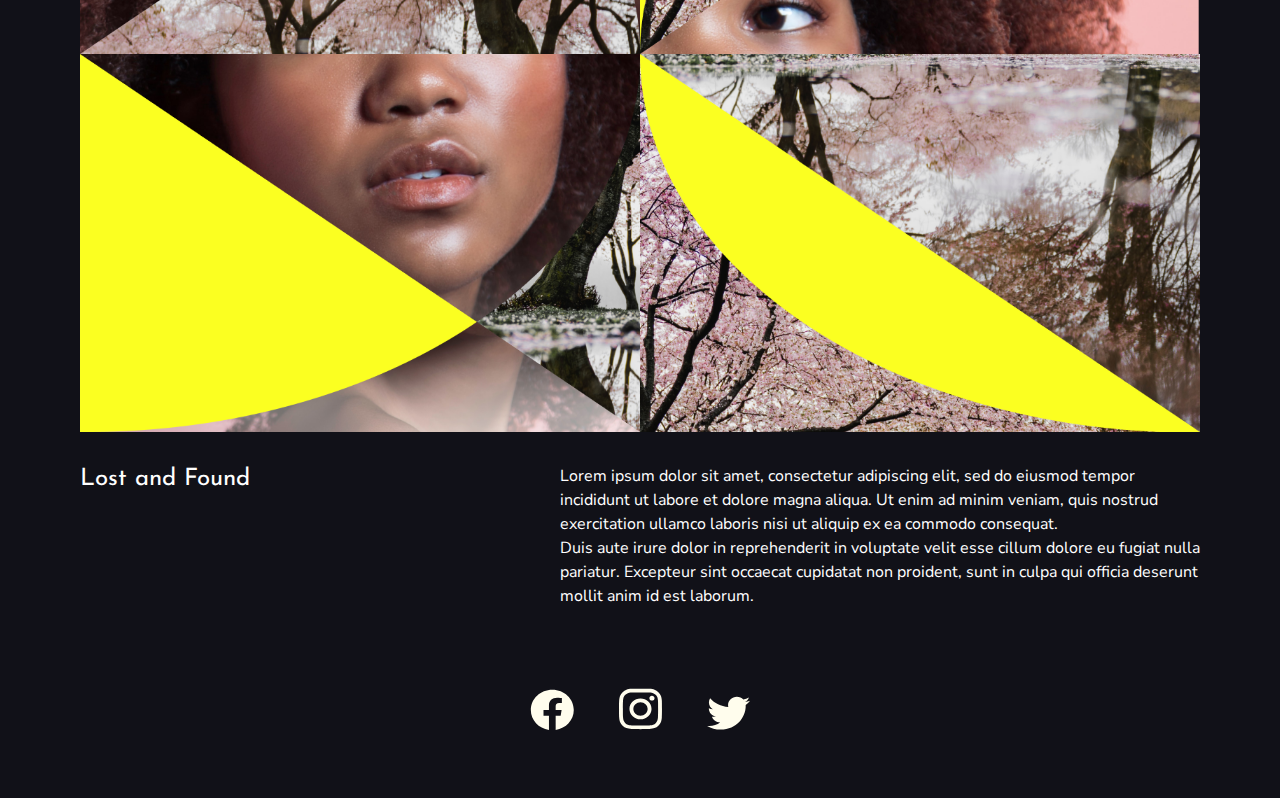
==== commit a6085457: "Added span to color portfolio words" ====
--- a/web/index.html
+++ b/web/index.html
@@ -23,7 +23,7 @@
   </header>
 
   <section>
-    <h1>Aria is an independent digital artist and puzzle enthusiast whose work intersects geometric abstraction and portraiture. She is based in Portland, Oregon.</h1>
+    <h1>Aria is an <span>independent digital artist</span> and puzzle enthusiast whose work intersects <span class="blue">geometric abstraction</span> and portraiture. She is based in Portland, Oregon.</h1>
   </section>
 
   <section class = "project">
--- a/web/styles/style.css
+++ b/web/styles/style.css
@@ -27,6 +27,14 @@
 	font-weight: 600;
 }
 
+h1 span {
+  color: #077644;
+}
+
+h1 span.blue {
+  color: #3038FF;
+}
+
 h2 {
   font-family: Josefin Sans;
   font-size: 24px;
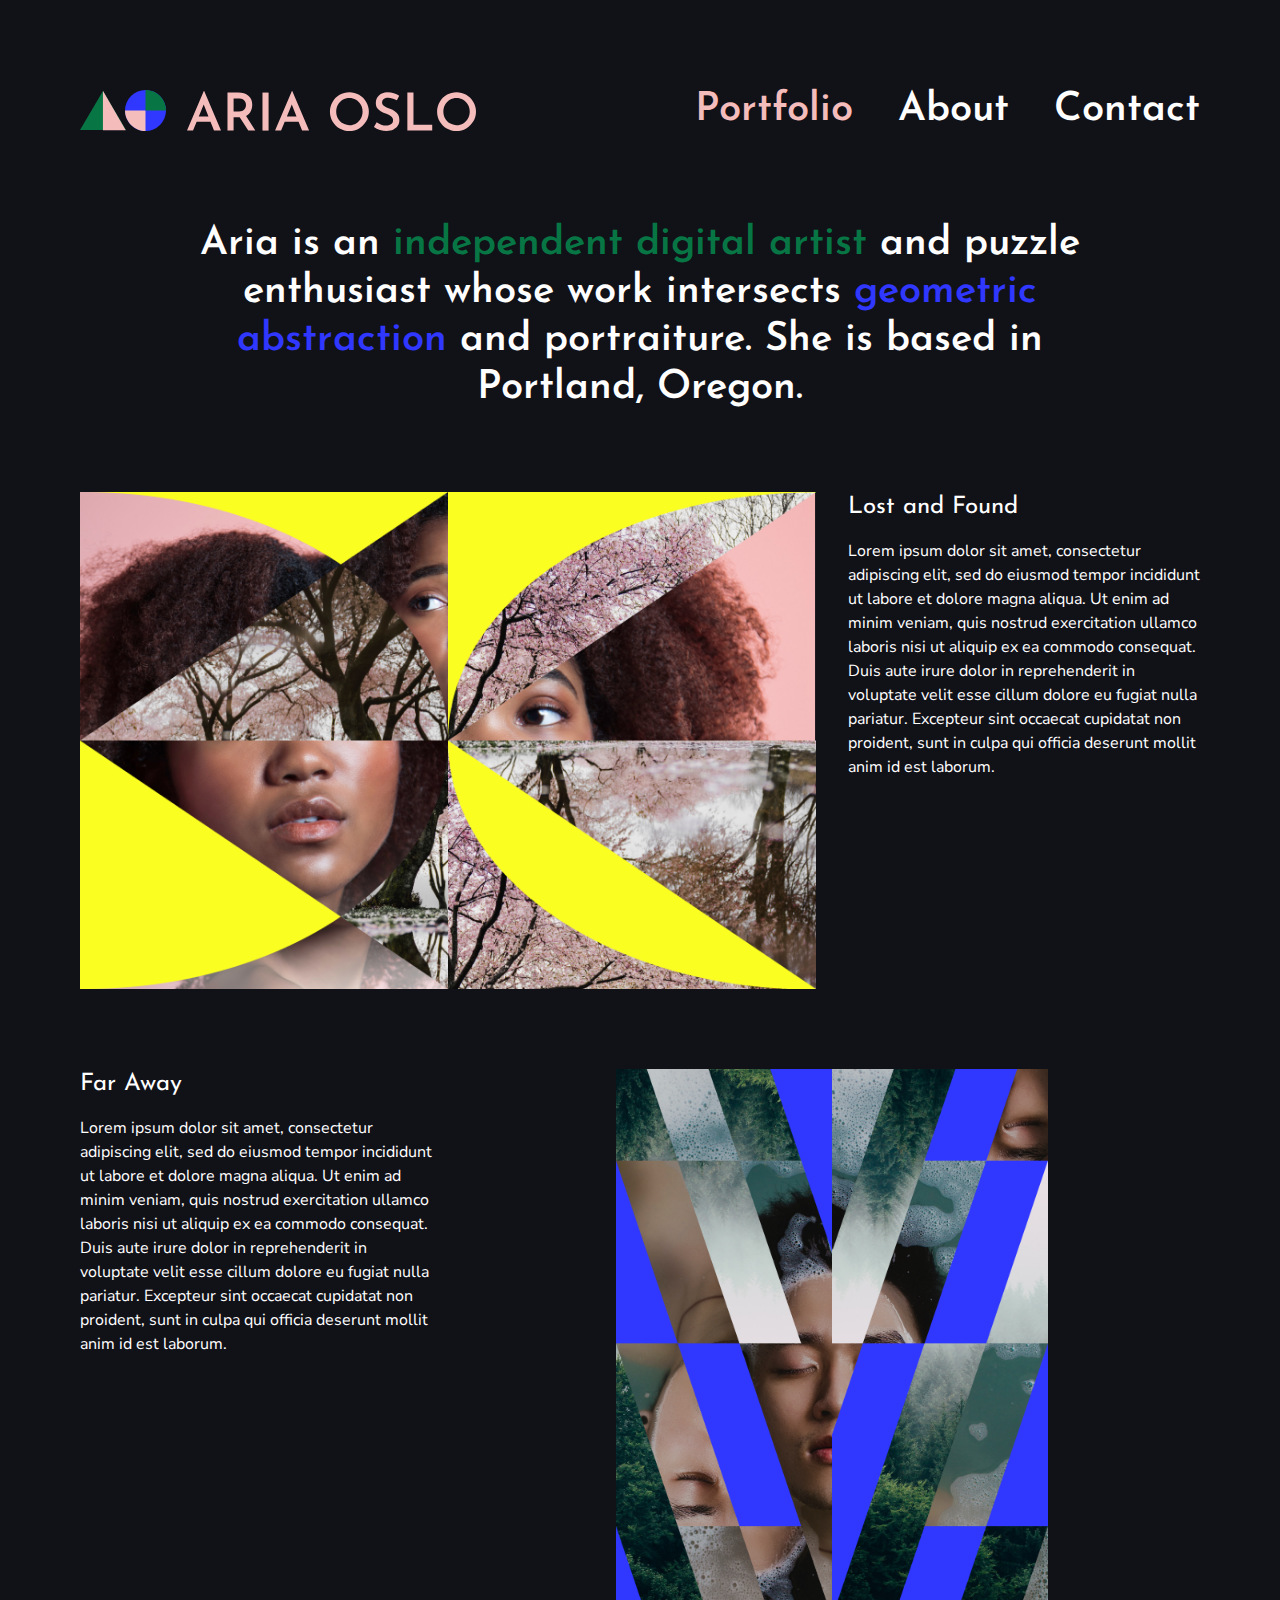
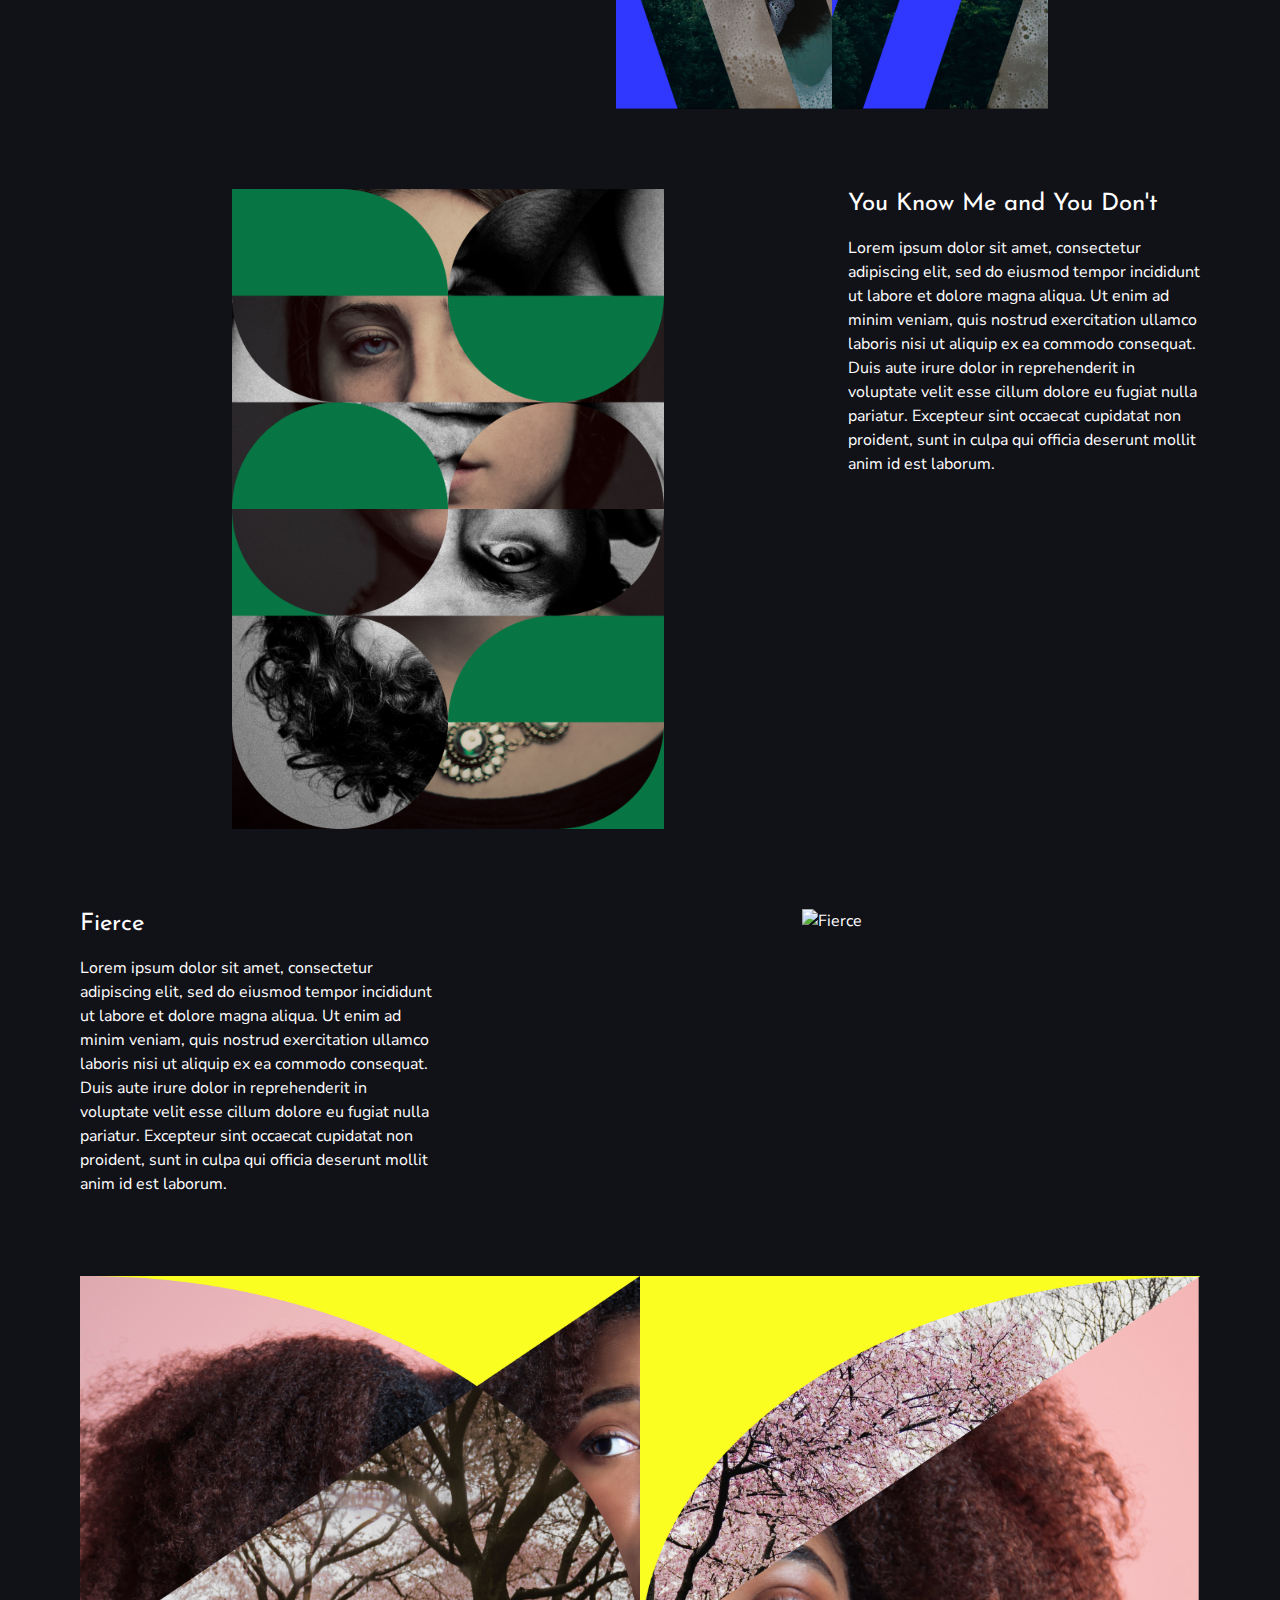
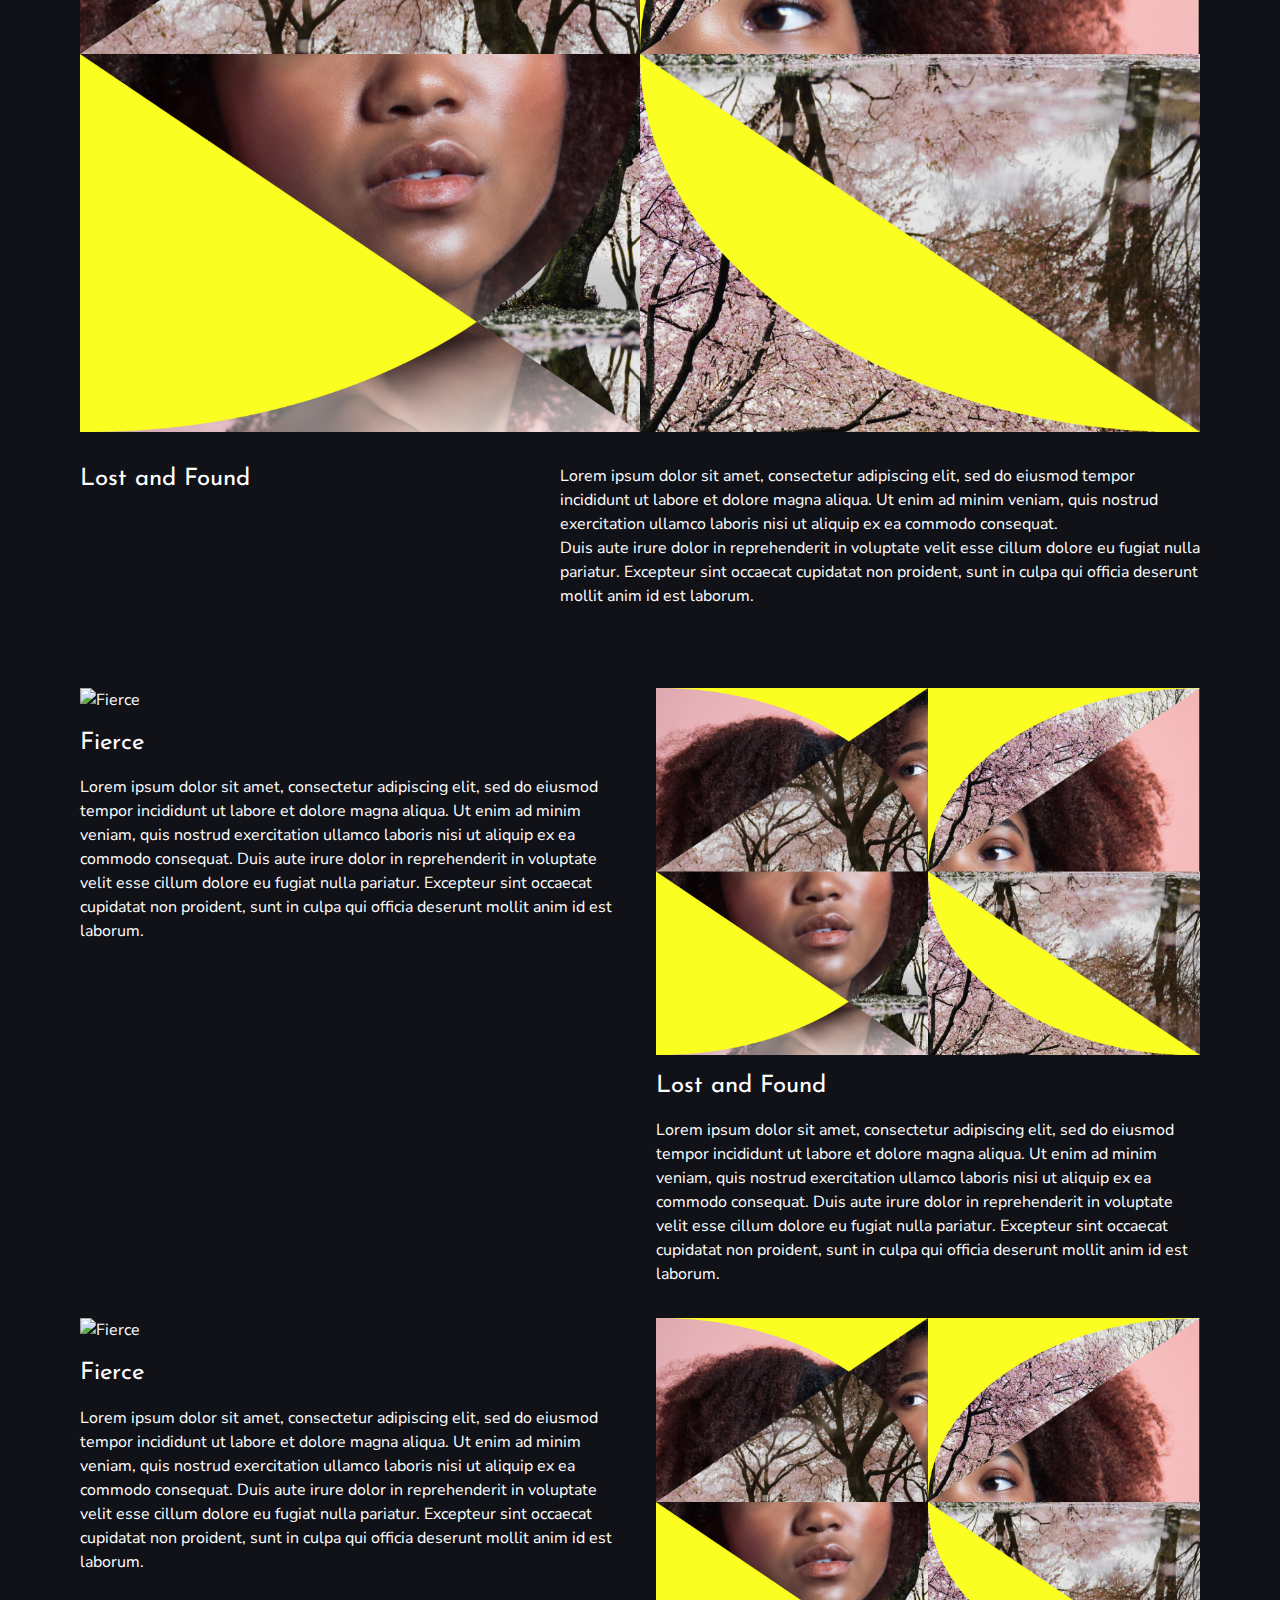
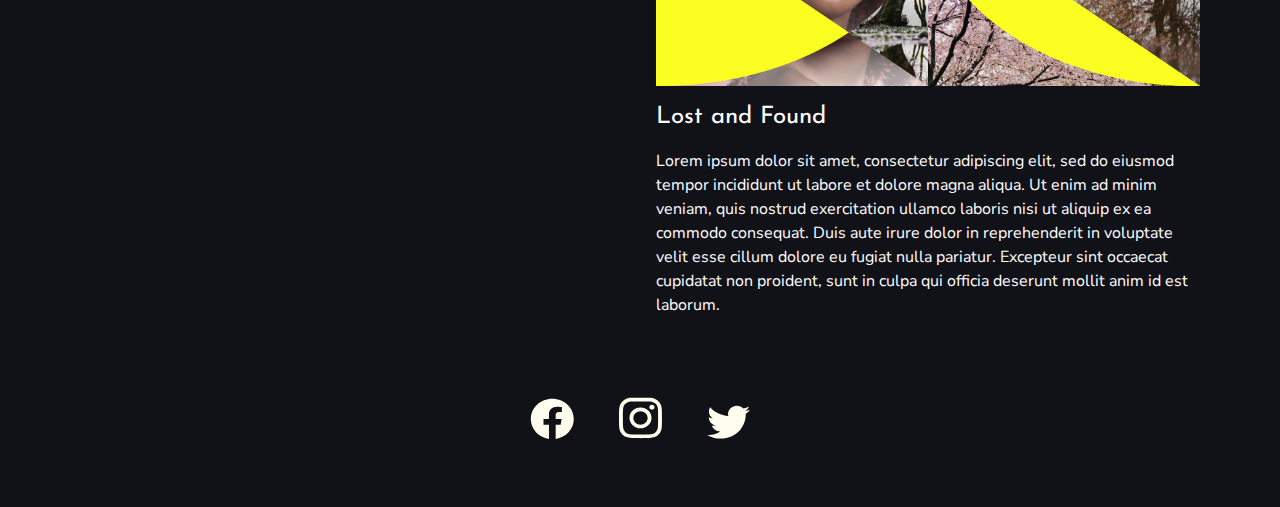
==== commit 1e36f69e: "Added a new grid layout" ====
--- a/web/index.html
+++ b/web/index.html
@@ -75,6 +75,29 @@
     </div>
   </section>
 
+  <section class="grid-layout">
+    <div>
+      <img src="../assets/fierce.png" alt="Fierce">
+      <h2>Fierce</h2>
+      <p>Lorem ipsum dolor sit amet, consectetur adipiscing elit, sed do eiusmod tempor incididunt ut labore et dolore magna aliqua. Ut enim ad minim veniam, quis nostrud exercitation ullamco laboris nisi ut aliquip ex ea commodo consequat. Duis aute irure dolor in reprehenderit in voluptate velit esse cillum dolore eu fugiat nulla pariatur. Excepteur sint occaecat cupidatat non proident, sunt in culpa qui officia deserunt mollit anim id est laborum.</p>
+    </div>
+    <div>
+      <img src="../assets/lost-and-found.png" alt="Lost and Found">
+      <h2>Lost and Found</h2>
+      <p>Lorem ipsum dolor sit amet, consectetur adipiscing elit, sed do eiusmod tempor incididunt ut labore et dolore magna aliqua. Ut enim ad minim veniam, quis nostrud exercitation ullamco laboris nisi ut aliquip ex ea commodo consequat. Duis aute irure dolor in reprehenderit in voluptate velit esse cillum dolore eu fugiat nulla pariatur. Excepteur sint occaecat cupidatat non proident, sunt in culpa qui officia deserunt mollit anim id est laborum.</p>
+    </div>
+    <div>
+      <img src="../assets/fierce.png" alt="Fierce">
+      <h2>Fierce</h2>
+      <p>Lorem ipsum dolor sit amet, consectetur adipiscing elit, sed do eiusmod tempor incididunt ut labore et dolore magna aliqua. Ut enim ad minim veniam, quis nostrud exercitation ullamco laboris nisi ut aliquip ex ea commodo consequat. Duis aute irure dolor in reprehenderit in voluptate velit esse cillum dolore eu fugiat nulla pariatur. Excepteur sint occaecat cupidatat non proident, sunt in culpa qui officia deserunt mollit anim id est laborum.</p>
+    </div>
+    <div>
+      <img src="../assets/lost-and-found.png" alt="Lost and Found">
+      <h2>Lost and Found</h2>
+      <p>Lorem ipsum dolor sit amet, consectetur adipiscing elit, sed do eiusmod tempor incididunt ut labore et dolore magna aliqua. Ut enim ad minim veniam, quis nostrud exercitation ullamco laboris nisi ut aliquip ex ea commodo consequat. Duis aute irure dolor in reprehenderit in voluptate velit esse cillum dolore eu fugiat nulla pariatur. Excepteur sint occaecat cupidatat non proident, sunt in culpa qui officia deserunt mollit anim id est laborum.</p>
+    </div>
+  </section>
+
   <footer>
     <div>
       <a href="#" class="social-icon">
--- a/web/styles/style.css
+++ b/web/styles/style.css
@@ -139,6 +139,14 @@
   grid-column: 6 / span 7;
 }
 
+section.grid-layout div {
+  grid-column: span 6;
+}
+
+section.grid-layout h2 {
+  margin: 16px 0 16px 0;
+}
+
 footer a {
   /* overwriting 'a' margin to align the footer in the middle */
   margin: 0 16px 0 16px;
